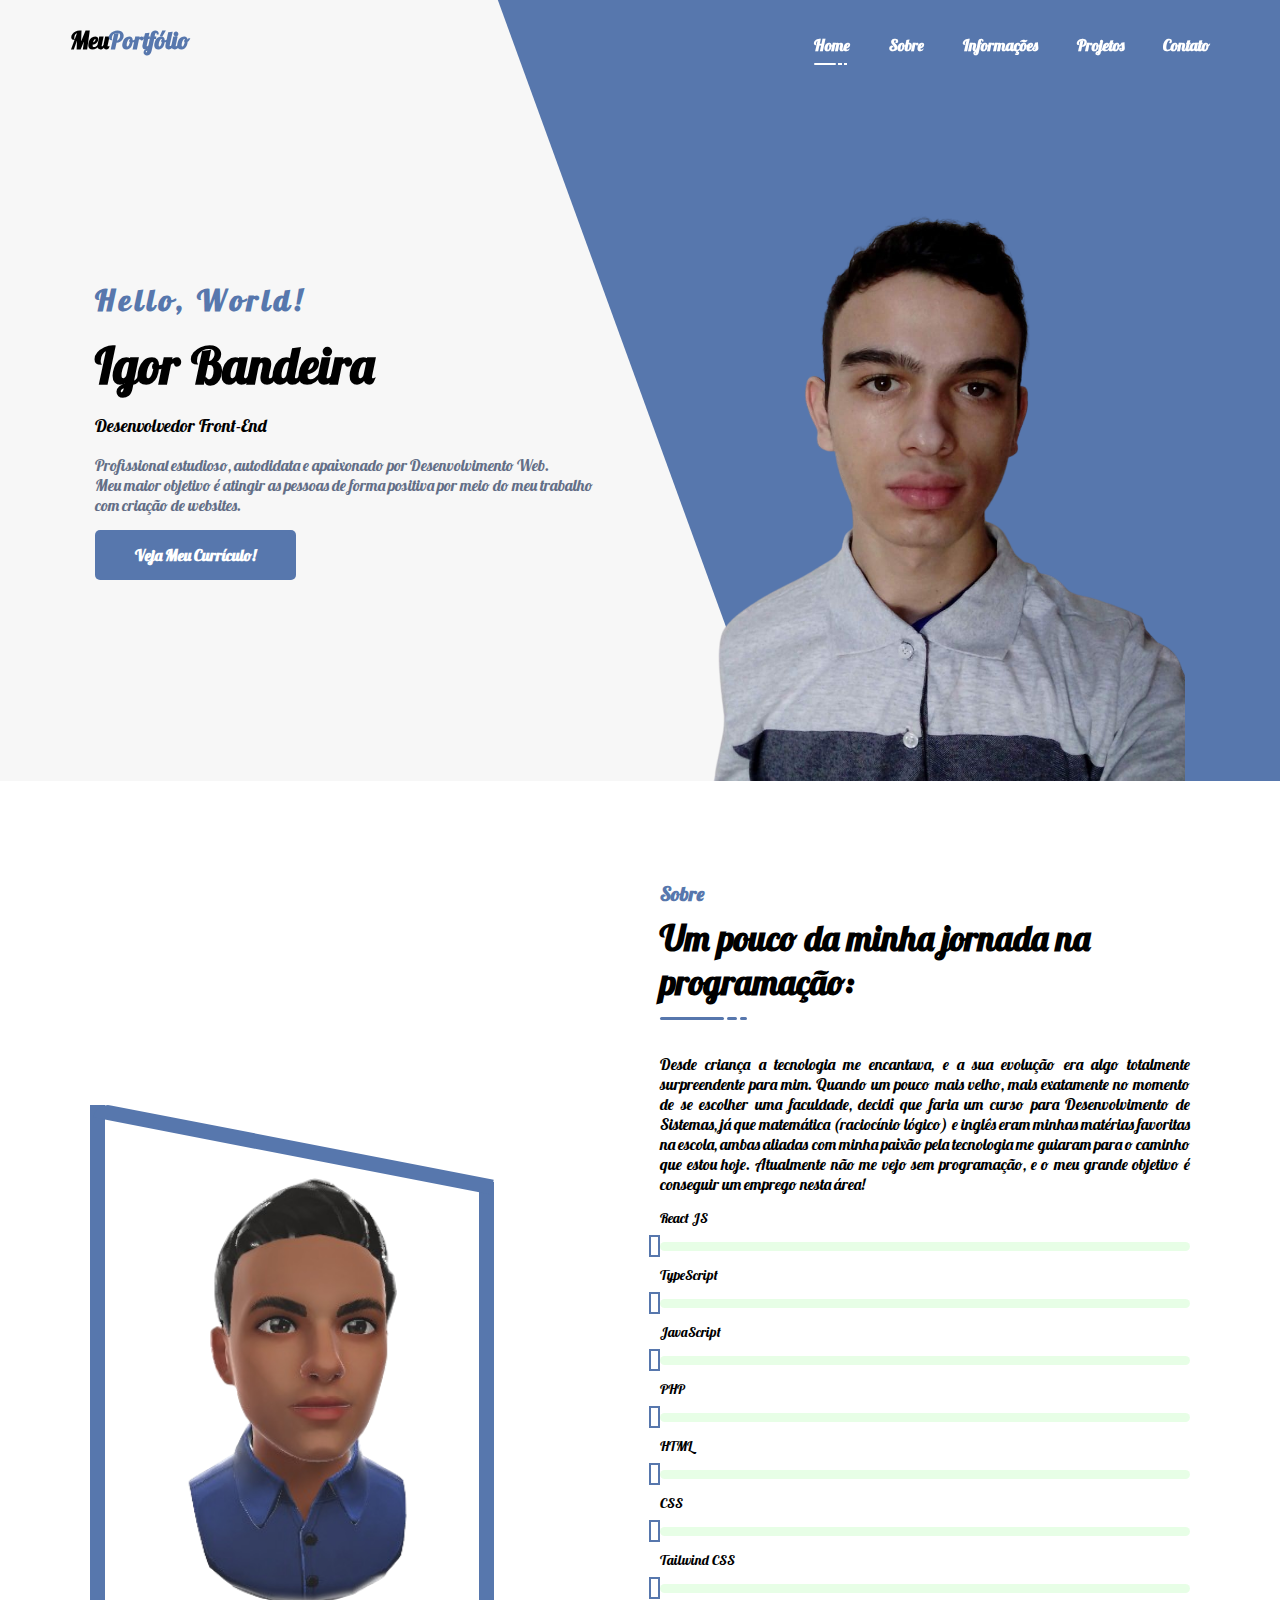
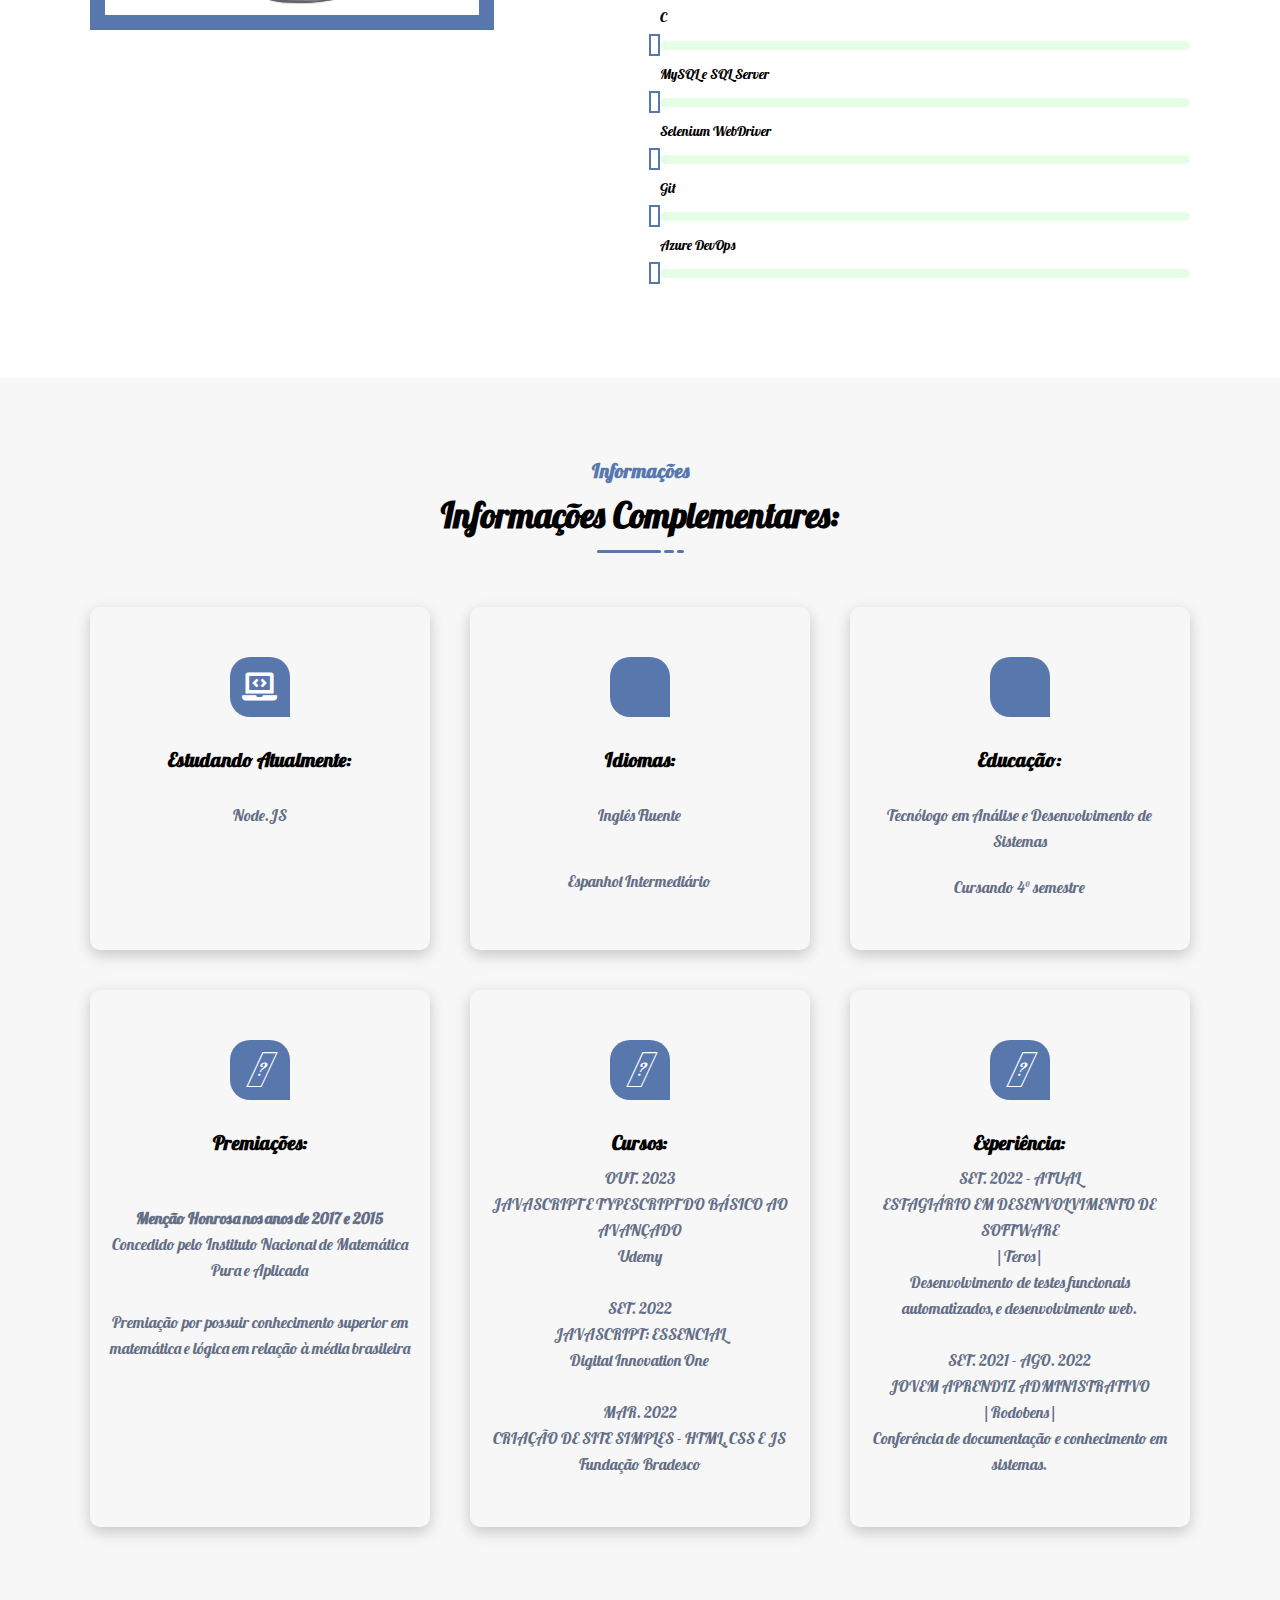
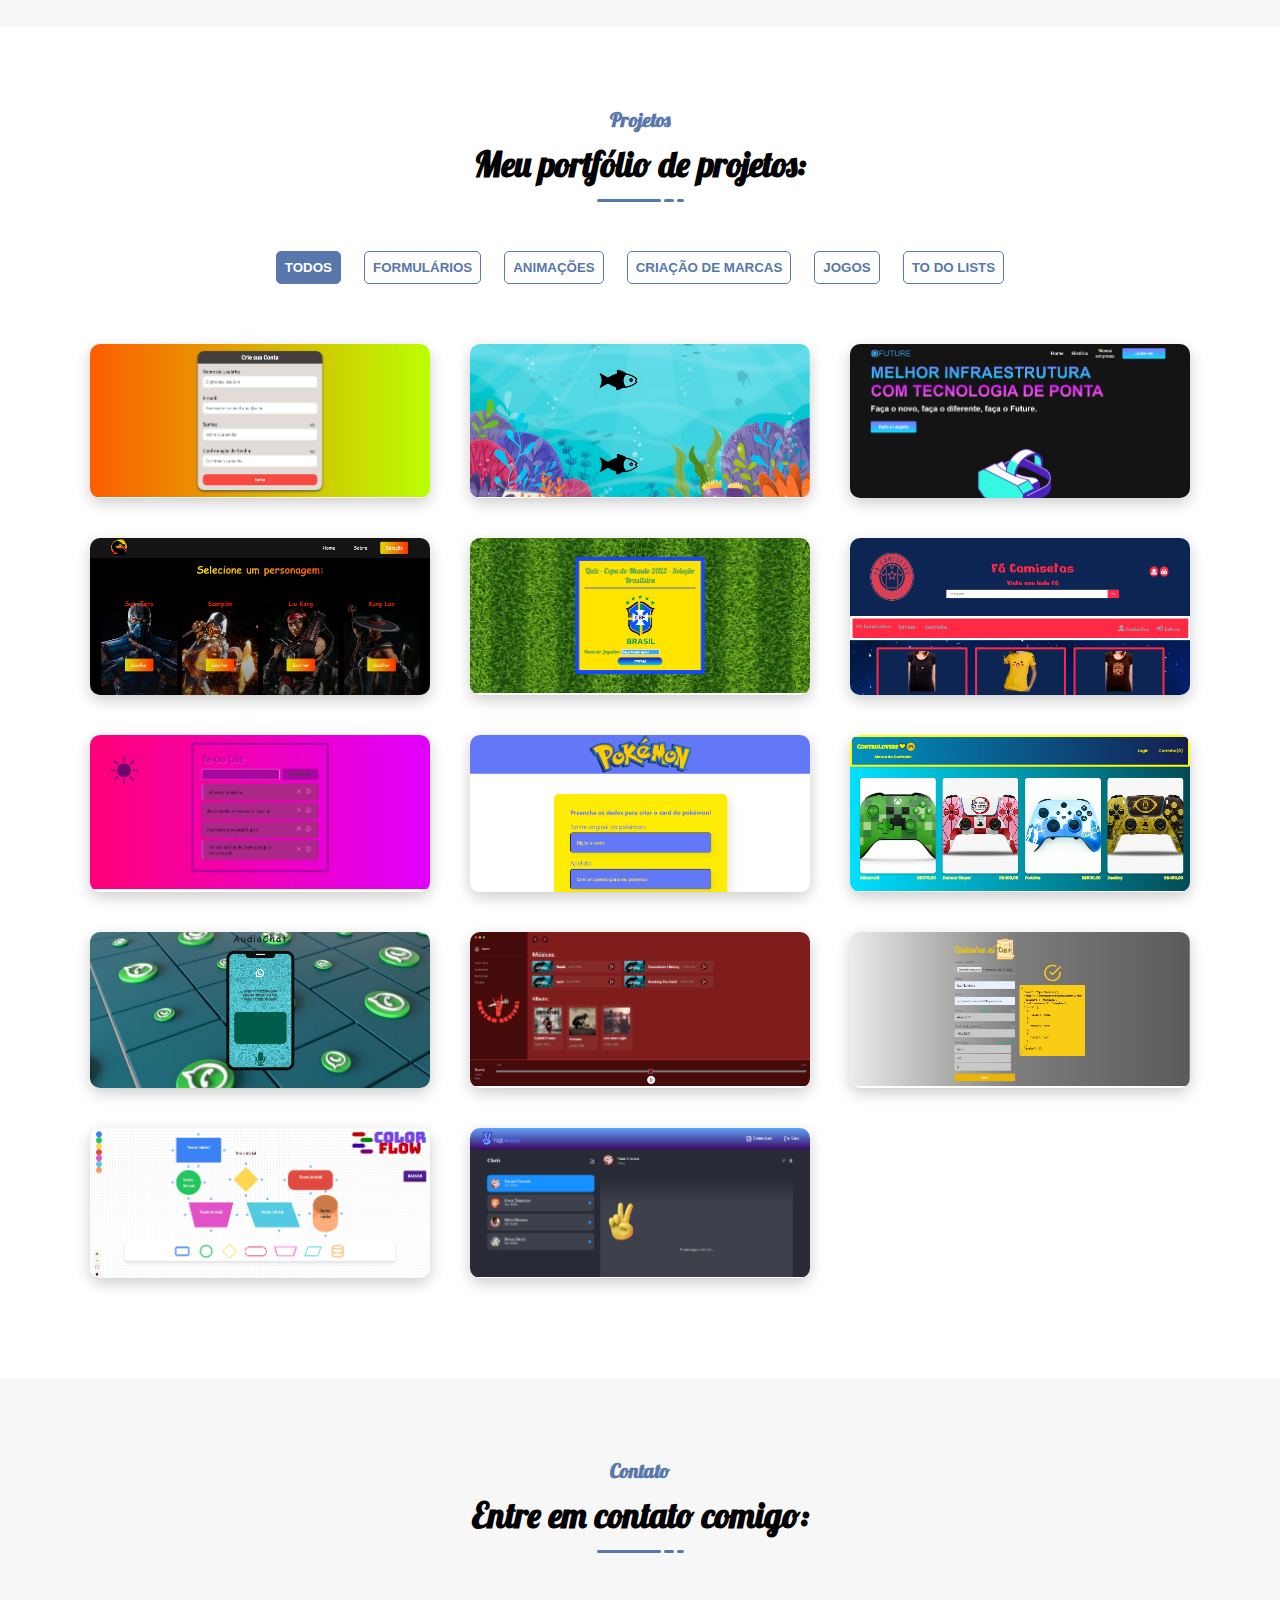
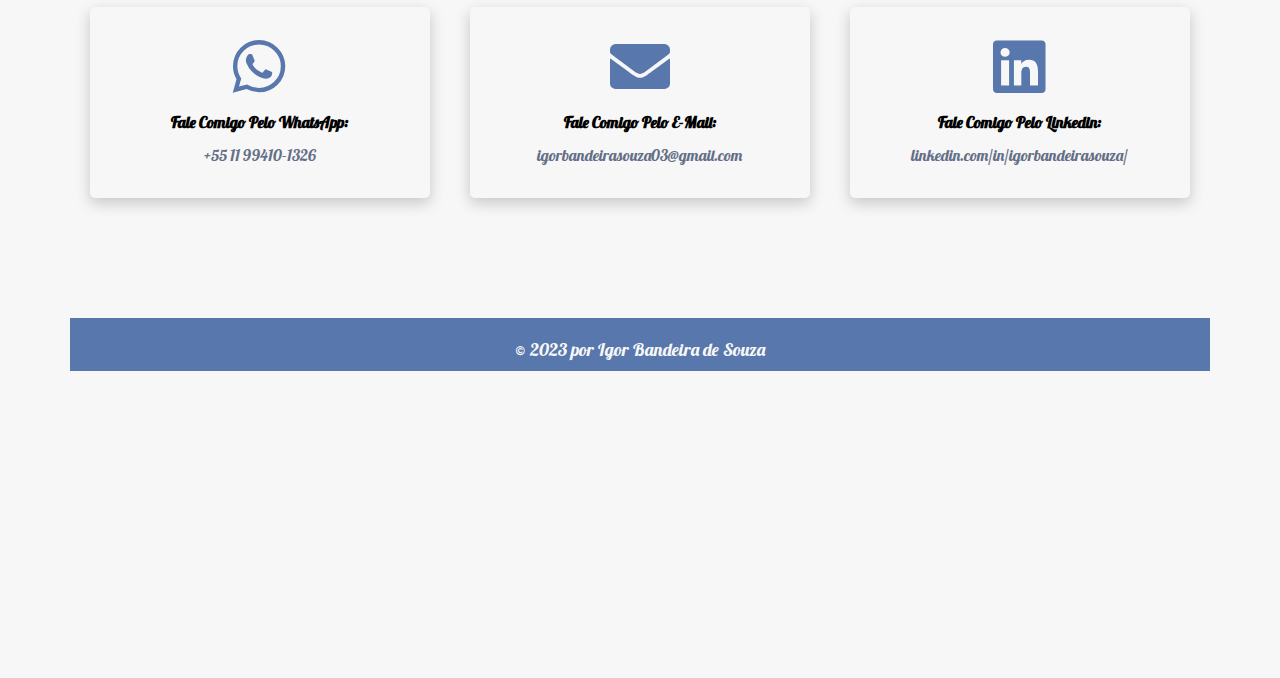
==== index.html @ 29e66ecf "Portfolio" ====
<!DOCTYPE html>
<html lang="pt-br">
  <head>
    <meta charset="UTF-8" />
    <meta http-equiv="X-UA-Compatible" content="IE=edge" />
    <meta name="viewport" content="width=device-width, initial-scale=1.0" />
    <link rel="icon" type="image/png" sizes="16x16" href="images/favicon-32x32.png">
   <title>Meu Portfólio</title>
    <link
      rel="stylesheet"
      href="https://cdnjs.cloudflare.com/ajax/libs/font-awesome/5.15.4/css/all.min.css"
    />
    <link rel="stylesheet" href="./style.css" />
  </head>
  <body>
    <!--===== Navbar Start =====-->
    <nav class="navbar">
      <div class="container">
        <div class="row justify-content-between">
          <div class="logo">
            <a href="index.html">Meu<span>Portfólio</span></a>
          </div>
          <div class="links">
            <ul class="menu">
              <li class="nav-item">
                <a href="#home" class="nav-link active">Home <span></span></a>
              </li>
              <li class="nav-item">
                <a href="#about" class="nav-link">Sobre <span></span></a>
              </li>
              <li class="nav-item">
                <a href="#information" class="nav-link">Informações <span></span></a>
              </li>
              <li class="nav-item">
                <a href="#portfolio" class="nav-link">Projetos <span></span></a>
              </li>
              <li class="nav-item">
                <a href="#contact" class="nav-link">Contato <span></span></a>
              </li>
            </ul>
          </div>
          <div class="menu-btn">
            <i class="fas fa-bars"></i>
          </div>
        </div>
      </div>
    </nav>
    <!--===== Home Section Start =====-->
    <section class="home-section" id="home">
      <ul class="header-social">
        <!--===== Header Social =====-->
        <li>
          <a href="https://github.com/IgorBandeira" target="_blank"><i class="fab fa-github"></i></a>
        </li>
        <li>
          <a href="http://linkedin.com/in/igorbandeirasouza/" target="_blank"><i class="fab fa-linkedin"></i></a>
        </li>
        <li>
          <a href="https://wa.me/5511994101326" target="_blank"><i class="fab fa-whatsapp"></i></a>
        </li>
        <li>
          <a href="mailto:igorbandeirasouza03@gmail.com"  target="_blank"><i class="fa-solid fa-envelope"></i></fa-solid></a>
        </li>
      </ul>
      <div class="container">
        <div class="row align-items-center">
          <div class="home-text">
            <h4>Hello, World!</h4>
            <h1>Igor Bandeira</h1>
            <span>Desenvolvedor Front-End</span>
            <p>
              Profissional estudioso, autodidata e apaixonado por
              Desenvolvimento Web.
              <br />
              Meu maior objetivo é atingir as pessoas de forma positiva por meio
              do meu trabalho com criação de websites.
            </p>
            <a
              href="images/portfolio/Currículo Igor Bandeira.pdf"
              target="_blank"
              class="btn btn-1"
              >Veja meu currículo!</a
            >
          </div>
          <div class="home-image">
            <div class="img-box">
              <img src="images/Profile.png" alt="" />
            </div>
          </div>
        </div>
      </div>
      <div class="header-hero-shape"></div>
      <!--===== Hero Shape =====-->
    </section>
    <!--===== Home Section End =====-->
    <!--===== About Section Start =====-->
    <section class="about-section section-padding" id="about">
      <div class="container">
        <div class="row align-items-center justify-content-center">
          <div class="about-image">
            <div class="img-box">
              <img src="images/Animated.png" alt="" />
              <div class="about-shape"></div>
            </div>
          </div>
          <div class="about-content">
            <div class="section-title">
              <h5 class="sub-title">Sobre</h5>
              <h3 class="main-title">
                Um pouco da minha jornada na programação:
              </h3>
              <ul class="line">
                <li></li>
                <li></li>
                <li></li>
              </ul>
            </div>
            <!--===== Section Title =====-->
            <p>
              Desde criança a tecnologia me encantava, e a sua evolução era algo totalmente surpreendente para mim.
              Quando um pouco mais velho, mais exatamente no momento de se escolher uma faculdade, decidi que faria um curso
              para Desenvolvimento de Sistemas, já que matemática (raciocínio lógico) e inglês eram minhas matérias favoritas na escola, 
              ambas aliadas com minha paixão pela tecnologia me guiaram para o caminho que estou hoje.
              Atualmente não me vejo sem programação, e o meu grande objetivo é conseguir um emprego nesta área!
            </p>
            <div class="about-skills">

            <div class="skill-item">
              <div class="skill-header">
                <h6 class="skill-title">React JS</h6>
                <div class="skill-percentage">
                </div>
              </div>
              <div class="skill-bar">
                <div class="bar-inner">
                  <div class="bar progress-line" data-progress="75%"></div>
                </div>
              </div>
            </div>
            <!--===== Skill Item =====-->
            <div class="skill-item">
              <div class="skill-header">
                <h6 class="skill-title">TypeScript</h6>
                <div class="skill-percentage">
                </div>
              </div>
              <div class="skill-bar">
                <div class="bar-inner">
                  <div class="bar progress-line" data-progress="65%"></div>
                </div>
              </div>
            </div>
              <!--===== Skill Item =====-->
              <div class="skill-item">
                <div class="skill-header">
                  <h6 class="skill-title">JavaScript</h6>
                  <div class="skill-percentage">
                  </div>
                </div>
                <div class="skill-bar">
                  <div class="bar-inner">
                    <div class="bar progress-line" data-progress="80%"></div>
                  </div>
                </div>
              </div>
              <!--===== Skill Item =====-->
              <div class="skill-item">
                <div class="skill-header">
                  <h6 class="skill-title">PHP</h6>
                  <div class="skill-percentage">
                  </div>
                </div>
                <div class="skill-bar">
                  <div class="bar-inner">
                    <div class="bar progress-line" data-progress="60%"></div>
                  </div>
                </div>
              </div>
            <!--===== Skill Item =====-->
              <div class="skill-item">
                <div class="skill-header">
                  <h6 class="skill-title">HTML</h6>
                  <div class="skill-percentage">
                  </div>
                </div>
                <div class="skill-bar">
                  <div class="bar-inner">
                    <div class="bar progress-line" data-progress="80%"></div>
                  </div>
                </div>
              </div>
              <!--===== Skill Item =====-->
              <div class="skill-item">
                <div class="skill-header">
                  <h6 class="skill-title">CSS</h6>
                  <div class="skill-percentage">
                  </div>
                </div>
                <div class="skill-bar">
                  <div class="bar-inner">
                    <div class="bar progress-line" data-progress="80%"></div>
                  </div>
                </div>
              </div>
              <!--===== Skill Item =====-->
              <div class="skill-item">
                <div class="skill-header">
                  <h6 class="skill-title">Tailwind CSS</h6>
                  <div class="skill-percentage">
                  </div>
                </div>
                <div class="skill-bar">
                  <div class="bar-inner">
                    <div class="bar progress-line" data-progress="70%"></div>
                  </div>
                </div>
              </div>
              <!--===== Skill Item =====-->
              <div class="skill-item">
                <div class="skill-header">
                  <h6 class="skill-title">C</h6>
                  <div class="skill-percentage">
                  </div>
                </div>
                <div class="skill-bar">
                  <div class="bar-inner">
                    <div class="bar progress-line" data-progress="75%"></div>
                  </div>
                </div>
              </div>
              <!--===== Skill Item =====-->
              <div class="skill-item">
                <div class="skill-header">
                  <h6 class="skill-title">MySQL e SQL Server</h6>
                  <div class="skill-percentage">
                  </div>
                </div>
                <div class="skill-bar">
                  <div class="bar-inner">
                    <div class="bar progress-line" data-progress="75%"></div>
                  </div>
                </div>
              </div>
              <!--===== Skill Item =====-->
              <div class="skill-item">
                <div class="skill-header">
                  <h6 class="skill-title">Selenium WebDriver</h6>
                  <div class="skill-percentage">
                  </div>
                </div>
                <div class="skill-bar">
                  <div class="bar-inner">
                    <div class="bar progress-line" data-progress="75%"></div>
                  </div>
                </div>
              </div>
              <!--===== Skill Item =====-->
              <div class="skill-item">
                <div class="skill-header">
                  <h6 class="skill-title">Git</h6>
                  <div class="skill-percentage">
                  </div>
                </div>
                <div class="skill-bar">
                  <div class="bar-inner">
                    <div class="bar progress-line" data-progress="85%"></div>
                  </div>
                </div>
              </div>
              <!--===== Skill Item =====-->
              <div class="skill-item">
                <div class="skill-header">
                  <h6 class="skill-title">Azure DevOps</h6>
                  <div class="skill-percentage">
                  </div>
                </div>
                <div class="skill-bar">
                  <div class="bar-inner">
                    <div class="bar progress-line" data-progress="70%"></div>
                  </div>
                </div>
              </div>
              <!--===== Skill Item =====-->
            </div>
          </div>
        </div>
      </div>
    </section>
    <!--===== About Section End =====-->
    <!--===== Services Section Start =====-->
    <section class="service-section section-padding" id="information">
      <div class="container">
        <div class="row">
          <div class="section-title text-align">
            <h5 class="sub-title">Informações</h5>
            <h3 class="main-title">Informações Complementares:</h3>
            <ul class="line">
              <li></li>
              <li></li>
              <li></li>
            </ul>
          </div>
        </div>
        <div class="row">
          <!--===== Service Item Start =====-->
          <div class="service-item">
            <div class="service-item-inner">
              <div class="icon">
                <i class="fas fa-laptop-code"></i>
              </div>
              <h3>Estudando atualmente:</h3>
          <img
            src="https://brasilcloud.com.br/wp-content/uploads/2017/07/nodejs.png"
            alt="" style="height: 50px"
          />
          <p>
           Node.JS
          </p>
            </div>
          </div>
          <!--===== Service Item End =====-->
          <!--===== Service Item Start =====-->
          <div class="service-item">
            <div class="service-item-inner">
              <div class="icon">
                <i class="fa-solid fa-earth-europe"></i></fa-solid>
              </div>
              <h3>Idiomas:</h3>
                <img
                src="https://s.w.org/images/core/emoji/13.0.1/svg/1f1fa-1f1f8.svg"
                alt="" style="height: 20px"
              />
              <p>
              Inglês Fluente
              </p>
              <br>
              <img
              src="https://images.emojiterra.com/twitter/v14.0/512px/1f1ea-1f1f8.png"
              alt="" style="height: 20px"
            />
            <p>
             Espanhol Intermediário
            </p>
            </div>
          </div>
          <!--===== Service Item End =====-->
          <!--===== Service Item Start =====-->
          <div class="service-item">
            <div class="service-item-inner">
              <div class="icon">
                <i class="fa-solid fa-building-columns"></i>
              </div>
              <h3>Educação:</h3>
             <a href="http://gru.ifsp.edu.br/" target="_blank"><img
              src="https://gru.ifsp.edu.br/images/logos/Guarulhos-02.jpg"
              alt="" style="height: 80px"
              /></a>
            <p>
            Tecnólogo em Análise e Desenvolvimento de Sistemas
            </p>
            <br>
            <p>
              Cursando 4° semestre
            </p>
            </div>
          </div>
          <!--===== Service Item End =====-->
          <!--===== Service Item Start =====-->
          <div class="service-item">
            <div class="service-item-inner">
              <div class="icon">
                <i class="fa-solid fa-award"></i>
              </div>
              <h3>Premiações:</h3>
              <a href="http://www.obmep.org.br/" target="_blank"><img
              src="https://www.infoescola.com/wp-content/uploads/2017/02/OBMEP-2017.jpg"
              alt="" style="height: 80px"
              /></a>
            <br>
            <br>
              <p>
                <strong>Menção Honrosa nos anos de 2017 e 2015</strong>
                <br>
                Concedido pelo Instituto Nacional de Matemática Pura e Aplicada
                <br>
                <br>
                Premiação por possuir conhecimento superior em
                matemática e lógica em relação à média brasileira
              </p>
            </div>
          </div>
          <!--===== Service Item End =====-->
          <!--===== Service Item Start =====-->
          <div class="service-item">
            <div class="service-item-inner">
              <div class="icon">
                <i class="fa-solid fa-book-open"></i>
              </div>
              <h3>Cursos:</h3>
              <p>
                OUT. 2023
                <br>
                JAVASCRIPT E TYPESCRIPT DO BÁSICO AO AVANÇADO
                <br>
                Udemy
                <br>
                <br>
                SET. 2022
                <br>
                JAVASCRIPT:  ESSENCIAL
                <br>
                Digital Innovation One
                <br>
                <br>
                MAR. 2022
                <br>
                CRIAÇÃO DE SITE SIMPLES - HTML, CSS E JS
                <br>
                Fundação Bradesco
              </p>
            </div>
          </div>
          <!--===== Service Item End =====-->
          <!--===== Service Item Start =====-->
          <div class="service-item">
            <div class="service-item-inner">
              <div class="icon">
                <i class="fa-solid fa-suitcase"></i>
              </div>
              <h3>Experiência:</h3>
              <p>
                SET. 2022 - ATUAL
                <br>
                ESTAGIÁRIO EM DESENVOLVIMENTO DE SOFTWARE
                <br>
                |Teros|
                <br>
                Desenvolvimento de testes funcionais automatizados, e desenvolvimento web.
                <br>
                <br>
                SET. 2021 - AGO. 2022
                <br>
                JOVEM APRENDIZ ADMINISTRATIVO
                <br>
                |Rodobens|
                <br>
                Conferência de documentação e conhecimento em
                sistemas.
              </p>
            </div>
          </div>
          <!--===== Service Item End =====-->
        </div>
      </div>
    </section>
    <!--===== Services Section End =====-->
    <!--===== Portfolio Section Start =====-->
    <section class="portfolio section-padding" id="portfolio">
      <div class="container">
        <div class="row">
          <div class="section-title text-align">
            <h5 class="sub-title">Projetos</h5>
            <h3 class="main-title">Meu portfólio de projetos:</h3>
            <ul class="line">
              <li></li>
              <li></li>
              <li></li>
            </ul>
          </div>
          <!--===== Section Title =====-->
        </div>
        <div class="row">
          <div class="portfolio-filter">
            <button type="button" class="active" data-filter="all">Todos</button>
            <button type="button" data-filter="form">Formulários</button>
            <button type="button" data-filter="animation">Animações</button>
            <button type="button" data-filter="brands">Criação de Marcas</button>
            <button type="button" data-filter="games">Jogos</button>
            <button type="button" data-filter="todolists">To Do Lists</button>
          </div>
        </div>
        <div class="row">
          <!--===== portfolio-item start =====-->
          <div class="portfolio-item" data-category="form">
            <div class="portfolio-item-inner">
              <div class="portfolio-img">
                <img src="images/portfolio/Form.png" alt="" />
              </div>
              <div class="portfolio-info">
                <a href="https://igorbandeira.github.io/Formulario-Interativo/" target="_blank"> <h4>Formulário Interativo</h4></a>
                <div class="icon">
                  <i class="fa fa-search"></i>
                </div>
              </div>
            </div>
          </div>
          <!--===== portfolio-item end =====-->
          <!--===== portfolio-item start =====-->
          <div class="portfolio-item" data-category="animation">
            <div class="portfolio-item-inner">
              <div class="portfolio-img">
                <img src="images/portfolio/Fish-animation.png" alt="" />
              </div>
              <div class="portfolio-info">
                <a href="https://igorbandeira.github.io/Fish-Animation/" target="_blank"> <h4>Fish-Animation</h4></a>
                <div class="icon">
                  <i class="fa fa-search"></i>
                </div>
              </div>
            </div>
          </div>
          <!--===== portfolio-item end =====-->
          <!--===== portfolio-item start =====-->
          <div class="portfolio-item" data-category="brands">
            <div class="portfolio-item-inner">
              <div class="portfolio-img">
                <img src="images/portfolio/Website-Future.png" alt="" />
              </div>
              <div class="portfolio-info">
                <a href="https://igorbandeira.github.io/ResponsiveWebsite-Future/index.html" target="_blank"> <h4>Website-FUTURE</h4></a>
                <div class="icon">
                  <i class="fa fa-search"></i>
                </div>
              </div>
            </div>
          </div>  
          <!--===== portfolio-item end =====-->
          <!--===== portfolio-item start =====-->
          <div class="portfolio-item" data-category="games">
            <div class="portfolio-item-inner">
              <div class="portfolio-img">
                <img src="images/portfolio/SmoothScrolling.png" alt="" />
              </div>
              <div class="portfolio-info">
                <a href="https://igorbandeira.github.io/Scroll-Website-MK/" target="_blank"> <h4>Scroll-Website-MK</h4></a>
                <div class="icon">
                  <i class="fa fa-search"></i>
                </div>
              </div>
            </div>
          </div>
          <!--===== portfolio-item end =====-->
          <!--===== portfolio-item start =====-->
          <div class="portfolio-item" data-category="games">
            <div class="portfolio-item-inner">
              <div class="portfolio-img">
                <img src="images/portfolio/Quiz_Copa.png" alt="" />
              </div>
              <div class="portfolio-info">
                <a href="https://copamundo2022.000webhostapp.com" target="_blank"> <h4>Quiz Copa do Mundo de 2022</h4></a>
                <div class="icon">
                  <i class="fa fa-search"></i>
                </div>
              </div>
            </div>
          </div>
          <!--===== portfolio-item end =====-->
          <!--===== portfolio-item start =====-->
          <div class="portfolio-item" data-category="brands">
            <div class="portfolio-item-inner">
              <div class="portfolio-img">
                <img src="images/portfolio/Loja - Fã Camisetas.png" alt="" />
              </div>
              <div class="portfolio-info">
                <a href="https://fa-camisetas10.000webhostapp.com" target="_blank"> <h4>Loja - Fã Camisetas</h4></a>
                <div class="icon">
                  <i class="fa fa-search"></i>
                </div>
              </div>
            </div>
          </div>
          <!--===== portfolio-item end =====-->
          <!--===== portfolio-item start =====-->
          <div class="portfolio-item" data-category="todolists">
            <div class="portfolio-item-inner">
              <div class="portfolio-img">
                <img src="images/portfolio/To Do List purple.png" alt="" />
              </div>
              <div class="portfolio-info">
                <a href="https://todolist-purple.vercel.app" target="_blank"> <h4>To Do List purple</h4></a>
              <div class="icon">
                <i class="fa fa-search"></i>
              </div>
            </div>
          </div>
        </div>
           <!--===== portfolio-item end =====-->
          <!--===== portfolio-item start =====-->
          <div class="portfolio-item" data-category="games">
            <div class="portfolio-item-inner">
              <div class="portfolio-img">
                <img src="images/portfolio/PokéRegistro.png" alt="" />
              </div>
              <div class="portfolio-info">
                <a href="https://poke-registro.vercel.app" target="_blank"> <h4>PokéRegistro</h4></a>
              <div class="icon">
                <i class="fa fa-search"></i>
              </div>
            </div>
          </div>
        </div>
           <!--===== portfolio-item end =====-->
              <!--===== portfolio-item start =====-->
          <div class="portfolio-item" data-category="brands">
            <div class="portfolio-item-inner">
              <div class="portfolio-img">
                <img src="images/portfolio/ControLovers.png" alt="" />
              </div>
              <div class="portfolio-info">
                <a href="https://controlovers.netlify.app/" target="_blank"> <h4>ControLovers</h4></a>
              <div class="icon">
                <i class="fa fa-search"></i>
              </div>
            </div>
          </div>
        </div>
           <!--===== portfolio-item end =====-->
           <!--===== portfolio-item start =====-->
          <div class="portfolio-item" data-category="brands">
            <div class="portfolio-item-inner">
              <div class="portfolio-img">
                <img src="images/portfolio/AudioChat.png" alt="" />
              </div>
              <div class="portfolio-info">
                <a href="https://audiochat-whatsapp.vercel.app/" target="_blank"> <h4>AudioChat</h4></a>
              <div class="icon">
                <i class="fa fa-search"></i>
              </div>
            </div>
          </div>
        </div>
        <!--===== portfolio-item start =====-->
        <div class="portfolio-item" data-category="brands">
          <div class="portfolio-item-inner">
            <div class="portfolio-img">
              <img src="images/portfolio/Rhythm Revival.png" alt="" />
            </div>
            <div class="portfolio-info">
              <a href="https://rhythmrevival.vercel.app/" target="_blank"> <h4>Rhythm Revival</h4></a>
            <div class="icon">
              <i class="fa fa-search"></i>
            </div>
          </div>
        </div>
      </div>
        <!--===== portfolio-item start =====-->
        <div class="portfolio-item" data-category="form">
          <div class="portfolio-item-inner">
            <div class="portfolio-img">
              <img src="images/portfolio/CadastraAiDev.png" alt="" />
            </div>
            <div class="portfolio-info">
              <a href="https://cadastra-ai-dev.vercel.app" target="_blank"> <h4>Cadastra Aí Dev</h4></a>
            <div class="icon">
              <i class="fa fa-search"></i>
            </div>
          </div>
        </div>
      </div>
      <!--===== portfolio-item start =====-->
      <div class="portfolio-item" data-category="brands">
        <div class="portfolio-item-inner">
          <div class="portfolio-img">
            <img src="images/portfolio/ColorFlow.png" alt="" />
          </div>
          <div class="portfolio-info">
            <a href="https://colorflow.vercel.app" target="_blank"> <h4>ColorFlow</h4></a>
          <div class="icon">
            <i class="fa fa-search"></i>
          </div>
        </div>
      </div>
      </div>
      <!--===== portfolio-item start =====-->
      <div class="portfolio-item" data-category="brands">
        <div class="portfolio-item-inner">
          <div class="portfolio-img">
            <img src="images/portfolio/TalkBuddies.png" alt="" />
          </div>
          <div class="portfolio-info">
            <a href="https://talkbuddies.vercel.app" target="_blank"> <h4>Talk Buddies</h4></a>
           <div class="icon">
            <i class="fa fa-search"></i>
           </div>
          </div>
         </div>
        </div>
      <!--===== portfolio-item end =====-->
        </div>
      </div>
    </div>
   </div>
  </div>
  </section>
    <!--===== Portfolio Section End =====-->
    <!--===== Contact Section Start =====-->
    <section class="contact-section section-padding" id="contact">
      <div class="container">
        <div class="row">
          <div class="section-title text-align">
            <h5 class="sub-title">Contato</h5>
            <h3 class="main-title">Entre em contato comigo:</h3>
            <ul class="line">
              <li></li>
              <li></li>
              <li></li>
            </ul>
          </div>
          <!--===== Section Title =====-->
        </div>
        <div class="row">
          <!--===== contact item start =====-->
          <div class="contact-item">
            <div class="contact-item-inner">
              <a href="https://wa.me/5511994101326" target="_blank"><i class="fab fa-whatsapp" style="font-size: 60px"></i></a>
              <span>Fale comigo pelo WhatsApp:</span>
              <p>+55 11 99410-1326</p>
            </div>
          </div>
          <!--===== contact item end =====-->
          <!--===== contact item start =====-->
          <div class="contact-item">
            <div class="contact-item-inner">
              <a href="mailto:igorbandeirasouza03@gmail.com"  target="_blank"> <i class="fas fa-envelope" style="font-size: 60px"></i></a>
              <span>Fale comigo pelo E-mail:</span>
              <p>igorbandeirasouza03@gmail.com</p>
            </div>
          </div>
          <!--===== contact item end =====-->
          <!--===== contact item start =====-->
          <div class="contact-item">
            <div class="contact-item-inner">
              <a href="http://linkedin.com/in/igorbandeirasouza/" target="_blank"><i class="fab fa-linkedin" style="font-size: 60px"></i></a>
              <span>Fale comigo pelo Linkedin:</span>
              <p>linkedin.com/in/igorbandeirasouza/</p>
            </div>
          </div>
        </div>
    <!--===== contact item end =====-->
    <!--===== Footer Section Start =====-->
    <footer class="footer">
      <div class="container">
        <div class="row justify-content-center">
          <p class="copyright-text">&copy; 2023 por Igor Bandeira de Souza</p>
        </div>
      </div>
    </footer>
    <!--===== Footer Section End =====-->
          <!--===== Lightbox Start =====-->
          <div class="lightbox">
            <div class="lightbox-content">
                <div class="lightbox-close">&times;</div>
                <img src="/images/portfolio/Form.png" onclick="nextItem()" class="lightbox-img" alt="">
                <div class="lightbox-caption">
                    <div class="caption-text"></div>
                    <div class="caption-counter"></div>
                </div>
            </div>
            <div class="lightbox-controls">
                <div class="prev-item" onclick="prevItem()"><i class="fa fa-angle-left"></i></div>
                <div class="next-item" onclick="nextItem()"><i class="fa fa-angle-right"></i></div>
            </div>
        </div>
        <!--===== Lightbox End =====-->
    <script src="main.js"></script>
    <script
    src="https://kit.fontawesome.com/f77927e0e6.js"
    crossorigin="anonymous"
  ></script>
  </body>
</html>
---- style.css ----
@import url("https://fonts.googleapis.com/css2?family=Lobster&family=Signika+Negative&display=swap");
html {
  scroll-behavior: smooth;
}
:root {
  --main-color: #5777ad;
  --shadow-black-100: 0 5px 15px rgba(0, 0, 0, 0.2);
  --black-900: #000;
  --black-400: #646f87;
  --black-100: #f7f7f7;
  --white: #fff;
  --black-alpha-100: rgba(0, 0, 0, 0.05);
}
body {
  font-family: "Lobster", cursive;
  font-size: 16px;
  font-weight: normal;
  overflow-x: hidden;
  background-color: var(--white);
}
* {
  margin: 0;
  padding: 0;
  box-sizing: border-box;
  text-decoration: none;
}
ul {
  list-style: none;
}
img {
  vertical-align: middle;
}
.container {
  max-width: 1140px;
  margin: auto;
}
.row {
  display: flex;
  flex-wrap: wrap;
}
.justify-content-center {
  justify-content: center;
}
.justify-content-between {
  justify-content: space-between;
}
.align-items-center {
  align-items: center;
}
.btn-1 {
  background-color: var(--main-color);
  padding: 15px 40px;
  border: none;
  color: var(--white);
  border-radius: 5px;
  font-size: 16px;
  text-transform: capitalize;
  font-weight: 600;
  transition: all 0.3s ease-out;
}
.btn-1:hover {
  color: var(--white);
  background-color: rgba(0, 167, 142, 0.7);
}
.btn-2 {
  background-color: var(--white);
  padding: 15px 40px;
  border: none;
  color: var(--main-color);
  border-radius: 5px;
  font-size: 16px;
  text-transform: capitalize;
  font-weight: 600;
  border: 1px solid var(--main-color);
  transition: all 0.3s ease-out;
}
.btn-2:hover {
  color: var(--white);
  background-color: var(--main-color);
  border: none;
}
.section-padding {
  padding: 80px 0;
}
.text-align {
  text-align: center;
}
.section-title {
  flex: 0 0 100%;
  max-width: 100%;
  margin-bottom: 30px;
}
.section-title .sub-title {
  font-size: 20px;
  font-weight: 600;
  color: var(--main-color);
}
.section-title .main-title {
  font-size: 35px;
  font-weight: 600;
  margin-top: 10px;
}
.section-title .line {
  padding-top: 0px;
}
.section-title .line li {
  display: inline-block;
  background-color: var(--main-color);
  border-radius: 50px;
  height: 3px;
}
.section-title .line li:nth-of-type(1) {
  width: 64px;
}
.section-title .line li:nth-of-type(2) {
  width: 10px;
}
.section-title .line li:nth-of-type(3) {
  width: 7px;
}

/*===== Navbar =====*/
.navbar {
  position: fixed;
  z-index: 999;
  width: 100%;
  padding: 25px;
  transition: all 0.5s ease;
}
.navbar.sticky {
  padding: 12px 25px;
  background-color: var(--white);
  box-shadow: var(--shadow-black-100);
}
.navbar .logo a {
  font-size: 24px;
  color: var(--black-900);
  font-weight: 600;
  text-transform: capitalize;
}
.navbar .logo a span {
  color: var(--main-color);
}
.navbar .menu .nav-item {
  display: inline-block;
  position: relative;
  margin-left: 36px;
}
.navbar .menu .nav-item .nav-link {
  color: var(--white);
  font-size: 16px;
  font-weight: 600;
  display: block;
  text-transform: capitalize;
  padding: 10px 0;
}
.navbar.sticky .menu .nav-item .nav-link {
  color: var(--main-color);
}
.navbar .nav-item .nav-link span {
  width: 0;
  height: 2px;
  background-color: var(--white);
  position: absolute;
  left: 0;
  bottom: 0;
  border-radius: 50px;
  opacity: 0;
  visibility: hidden;
  transition: all 0.3s ease-out 0s;
}
.navbar .nav-item .nav-link span::before {
  position: absolute;
  content: "";
  width: 0;
  height: 2px;
  background-color: var(--white);
  left: 110%;
}
.navbar .nav-item .nav-link span::after {
  position: absolute;
  content: "";
  width: 0;
  height: 2px;
  background-color: var(--white);
  left: 140%;
}
.navbar.sticky .nav-item a span,
.navbar.sticky .nav-item a span::before,
.navbar.sticky .nav-item a span::after {
  background-color: var(--main-color);
}
.navbar .nav-item > .nav-link.active span,
.navbar .nav-item:hover > .nav-link span {
  opacity: 1;
  visibility: visible;
  width: 60%;
}
.navbar .nav-item > .nav-link.active span::before,
.navbar .nav-item:hover > .nav-link span::before {
  width: 20%;
}
.navbar .nav-item > .nav-link.active span::after,
.navbar .nav-item:hover > .nav-link span::after {
  width: 15%;
}
.menu-btn {
  background-color: var(--main-color);
  height: 34px;
  width: 44px;
  box-shadow: var(--shadow-black-100);
  padding: 0;
  border-radius: 5px;
  line-height: 34px;
  text-align: center;
  color: var(--white);
  font-size: 17px;
  display: none;
}
.navbar.sticky .menu-btn {
  color: var(--main-color);
  background-color: var(--white);
}

/*===== Home =====*/
.home-section {
  position: relative;
  background-color: var(--black-100);
  z-index: 1;
  overflow-x: hidden;
  padding-top: 80px;
}
.header-social {
  position: absolute;
  top: 55%;
  left: 50px;
  transform: translateY(-53%);
  border: 2px solid #5777ad;
  border-radius: 50px;
}
.header-social li a {
  font-size: 18px;
  display: block;
  text-align: center;
  padding: 20px 15px;
  color: rgba(100, 111, 135, 0.58);
  transition: all 0.3s ease-out 0s;
}
.header-social li a:hover {
  color: var(--main-color);
}
.home-section .home-text,
.home-section .home-image {
  flex: 0 0 50%;
  max-width: 50%;
  padding: 0 25px;
}
.home-section .home-text h4 {
  font-size: 30px;
  font-weight: 600;
  letter-spacing: 4px;
  color: var(--main-color);
}
.home-section .home-text h1 {
  font-size: 50px;
  font-weight: 700;
  margin-top: 15px;
  color: var(--black-900);
}
.home-section .home-text span {
  font-size: 18px;
  line-height: 28px;
  color: var(--black-900);
  font-weight: 500;
  display: block;
  margin-top: 15px;
}
.home-section .home-text p {
  font-size: 16px;
  color: var(--black-400);
  font-weight: 24px;
  margin-top: 15px;
}
.home-section .home-text .btn {
  display: inline-block;
  margin-top: 15px;
}
.home-section .home-image .img-box img {
  position: relative;
  width: 100%;
  z-index: 789;
}
.header-hero-shape {
  position: absolute;
  top: 0;
  right: 0;
  width: 50%;
  height: 100%;
}
.header-hero-shape::before {
  position: absolute;
  content: "";
  width: 1000%;
  height: 100%;
  background-color: var(--main-color);
  transform: skewX(20deg);
  top: 0;
  left: 0;
}

/*===== About =====*/
.about-section .about-image,
.about-section .about-content {
  flex: 0 0 50%;
  max-width: 50%;
  padding: 20px;
}
.about-section .about-image .img-box {
  position: relative;
}
.about-section .about-image .img-box img {
  max-width: 100%;
  width: 100%;
  z-index: 8;
}
.about-section .about-image .img-box .about-shape {
  width: 404px;
  height: 525px;
  border-left: 15px solid var(--main-color);
  border-bottom: 15px solid var(--main-color);
  position: absolute;
  bottom: 0;
  left: 0;
  z-index: -1;
}
.about-section .about-image .img-box .about-shape::before {
  position: absolute;
  content: "";
  width: 15px;
  height: 85%;
  background-color: var(--main-color);
  bottom: 0;
  right: 0;
}
.about-section .about-image .img-box .about-shape::after {
  position: absolute;
  content: "";
  width: 104%;
  height: 15px;
  background-color: var(--main-color);
  top: 36px;
  right: -2px;
  transform: rotate(11deg);
  border-top-left-radius: 20px;
}
.about-section .about-content p {
  text-align: justify;
}
.skill-item .skill-header {
  position: relative;
}
.skill-item .skill-header .skill-title {
  font-size: 14px;
  font-weight: 500;
  margin-top: 15px;
}
.skill-item .skill-header .skill-percentage {
  position: absolute;
  top: -3px;
  right: 0;
}
.skill-item .skill-header .skill-percentage p {
  font-size: 14px;
  font-weight: 400;
}
.skill-item .skill-bar {
  margin-top: 15px;
}
.skill-item .skill-bar .bar-inner {
  width: 100%;
  height: 9px;
  border-radius: 5px;
  background-color: rgba(33, 243, 26, 0.11);
  position: relative;
}
.skill-item .skill-bar .bar-inner .progress-line {
  position: absolute;
  top: 0;
  left: 0;
  height: 9px;
  border-radius: 5px;
  background-color: var(--main-color);
  width: 0%;
  transition: all 2s ease-out;
}
.skill-item .skill-bar .bar-inner .progress-line::before {
  position: absolute;
  content: "";
  width: 7px;
  height: 18px;
  background-color: var(--white);
  border: 2px solid var(--main-color);
  top: -7px;
  right: 0;
}

/*===== Services =====*/
.service-section {
  min-height: 100vh;
  background-color: var(--black-100);
}
.service-section .service-item {
  flex: 0 0 33.33%;
  max-width: 33.33%;
  padding: 20px;
  display: flex;
  flex-wrap: wrap;
}
.service-section .service-item-inner {
  box-shadow: var(--shadow-black-100);
  padding: 50px 15px;
  border-radius: 10px;
  width: 100%;
  text-align: center;
  transition: all 0.3s ease;
}
.service-section .service-item-inner:hover {
  background-color: var(--main-color);
}
.service-section .service-item-inner .icon {
  height: 60px;
  width: 60px;
  background-color: var(--main-color);
  margin: 0 auto 30px;
  text-align: center;
  font-size: 28px;
  color: var(--white);
  border-radius: 20px;
  border-bottom-right-radius: 0;
  position: relative;
  z-index: 1;
  transition: all 0.3s ease;
}
.service-section .service-item-inner:hover .icon {
  background-color: var(--white);
  color: var(--main-color);
  font-size: 24px;
}
.service-section .service-item-inner .icon i {
  line-height: 60px;
}
.service-section .service-item-inner h3 {
  font-size: 20px;
  font-weight: 600;
  color: var(--black-900);
  margin: 0 0 10px;
  text-transform: capitalize;
  transition: all 0.3s ease;
}
.service-section .service-item-inner:hover h3 {
  color: var(--white);
}
.service-section .service-item-inner p {
  font-size: 16px;
  color: var(--black-400);
  margin: 0;
  line-height: 26px;
  transition: all 0.3s ease;
}
.service-section .service-item-inner:hover p {
  color: var(--black-100);
}

/*===== Portfolio =====*/
.portfolio .portfolio-filter {
  flex: 0 0 100%;
  max-width: 100%;
  padding: 20px;
  text-align: center;
}
.portfolio .portfolio-filter button {
  text-transform: uppercase;
  margin-top: -20px;
  outline: none;
  border: 1px solid;
  border-color: var(--main-color);
  padding: 8px;
  font-weight: 600;
  border-radius: 5px;
  background-color: var(--white);
  margin-right: 20px;
  color: var(--main-color);
  margin-bottom: 20px;
  transition: all 0.3s ease;
}
.portfolio .portfolio-filter button:last-child {
  margin-right: 0;
}
.portfolio .portfolio-filter button:hover,
.portfolio .portfolio-filter button.active {
  color: var(--white);
  background-color: var(--main-color);
}
.portfolio .portfolio-item {
  flex: 0 0 33.33%;
  max-width: 33.33%;
  padding: 20px;
  display: flex;
  flex-wrap: wrap;
}
.portfolio .portfolio-item.hide {
  display: none;
}
.portfolio .portfolio-item.show {
  display: block;
  animation: showItem 0.5s ease;
}
@keyframes showItem {
  0% {
    transform: scale(0.8);
    opacity: 0;
  }
  100% {
    transform: scale(1);
    opacity: 1;
  }
}
.portfolio .portfolio-item-inner {
  width: 100%;
  overflow: hidden;
  border-radius: 10px;
  box-shadow: var(--shadow-black-100);
  cursor: pointer;
  position: relative;
}
.portfolio .portfolio-item-inner .portfolio-img img {
  width: 100%;
  display: block;
}
.portfolio .portfolio-item .portfolio-info {
  position: absolute;
  left: 0;
  top: 0;
  background-color: rgba(0, 0, 0, 0.8);
  z-index: 1;
  height: 100%;
  width: 100%;
  padding: 30px;
  opacity: 0;
  transition: all 0.3s ease;
}
.portfolio .portfolio-item:hover .portfolio-info {
  opacity: 1;
}
.portfolio .portfolio-item .portfolio-info h4 {
  font-size: 18px;
  font-weight: 700;
  color: var(--main-color);
  text-transform: capitalize;
  transform: translateX(-20px);
  transition: all 0.3s ease;
  opacity: 0;
}
.portfolio .portfolio-item:hover .portfolio-info h4 {
  transform: translateX(0px);
  opacity: 1;
}
.portfolio .portfolio-item .portfolio-info .icon {
  height: 40px;
  width: 40px;
  color: var(--white);
  background-color: var(--main-color);
  text-align: center;
  border-radius: 50%;
  position: absolute;
  right: 30px;
  bottom: 30px;
  transform: translateX(20px);
  transition: all 0.3s ease;
  opacity: 0;
}
.portfolio .portfolio-item:hover .portfolio-info .icon {
  transform: translateX(0px);
  opacity: 1;
}
.portfolio .portfolio-item .portfolio-info .icon .fa {
  line-height: 40px;
}

/*===== Lightbox =====*/
.lightbox {
  position: fixed;
  left: 0;
  top: 0;
  width: 100%;
  height: 100%;
  background-color: rgba(0, 0, 0, 0.6);
  z-index: 1000;
  display: none;
  justify-content: center;
  align-items: center;
  cursor: zoom-out;
  padding: 30px;
}
.lightbox.open {
  display: flex;
}
.lightbox .lightbox-content img {
  height: auto;
  width: auto;
  max-width: 100%;
  max-height: 500px;
  cursor: pointer;
  display: block;
  padding: 40px 0 30px;
}
.lightbox .lightbox-content {
  position: relative;
}
.lightbox.open .lightbox-content {
  animation: lightboxImage 0.5s ease;
}
@keyframes lightboxImage {
  0% {
    transform: scale(0.8);
  }
  100% {
    transform: scale(1);
  }
}
.lightbox .lightbox-content .lightbox-close {
  position: absolute;
  height: 40px;
  width: 40px;
  top: 0;
  right: 0;
  font-size: 32px;
  color: var(--white);
  line-height: 40px;
  text-align: right;
}
.lightbox .lightbox-content .lightbox-caption {
  position: absolute;
  left: 0;
  bottom: 0;
  width: 100%;
  display: flex;
  justify-content: space-between;
  font-size: 16px;
  color: var(--white);
  font-weight: 400;
  z-index: -1;
}
.lightbox .lightbox-controls .prev-item,
.lightbox .lightbox-controls .next-item {
  position: absolute;
  height: 40px;
  width: 40px;
  background-color: var(--white);
  border-radius: 50%;
  text-align: center;
  cursor: pointer;
  top: 50%;
  margin-top: -20px;
  z-index: 110;
  transition: all 0.3s ease;
}

.lightbox .lightbox-controls .next-item:hover,
.lightbox .lightbox-controls .prev-item:hover {
  transform: scale(1.1);
}
.lightbox .lightbox-controls .next-item:active,
.lightbox .lightbox-controls .prev-item:active {
  transform: scale(1);
}
.lightbox .lightbox-controls .prev-item {
  left: 30px;
}
.lightbox .lightbox-controls .next-item {
  right: 30px;
}
.lightbox .lightbox-controls .next-item .fa,
.lightbox .lightbox-controls .prev-item .fa {
  font-size: 32px;
  line-height: 40px;
}

/*===== Contact =====*/
.contact-section {
  min-height: 100vh;
  background-color: var(--black-100);
}
.contact-section .contact-item {
  flex: 0 0 33.33%;
  max-width: 33.33%;
  padding: 20px;
  display: flex;
  flex-wrap: wrap;
}
.contact-section .contact-item-inner {
  padding: 30px 15px;
  text-align: center;
  box-shadow: var(--shadow-black-100);
  border-radius: 5px;
  width: 100%;
}
.contact-section .contact-item-inner i {
  font-size: 25px;
  color: var(--main-color);
}
.contact-section .contact-item-inner span {
  display: block;
  font-size: 16px;
  font-weight: 600;
  color: var(--black-900);
  margin: 15px 0 10px;
  text-transform: capitalize;
}
.contact-section .contact-item-inner p {
  font-size: 16px;
  color: var(--black-400);
  line-height: 26px;
  margin: 0;
}

/*Footer*/
footer {
  background-color: var(--main-color);
  margin-top: 100px;
  margin-bottom: -50px;
}
footer .copyright-text {
  padding: 10px 0;
  font-size: 18px;
  color: var(--black-100);
  font-weight: 300;
  margin: 10px 0 0;
}
/*Responsive*/
@media (min-width: 1300px) and (max-width: 1399px) {
  .header-social {
    left: 10px;
  }
}
@media (max-width: 1300px) {
  .header-social {
    display: none;
  }
}
@media (max-width: 991px) {
  .navbar .menu {
    position: fixed;
    left: -100%;
    top: 80px;
    flex-direction: column;
    background-color: var(--main-color);
    width: 100%;
    text-align: center;
    transition: all 0.5s ease;
    box-shadow: 0 10px 27px rgba(0, 0, 0, 0.05);
  }
  .navbar .menu.active {
    left: 0;
  }
  .navbar.sticky .menu {
    background-color: var(--white);
    top: 65px;
  }
  .navbar .menu .nav-item {
    display: block;
    margin: 6px 0;
  }
  .navbar.sticky .menu .nav-item .nav-link {
    color: var(--main-color);
  }
  .navbar .nav-item .nav-link span {
    display: none;
  }
  .navbar .menu-btn {
    display: block;
    z-index: 999;
  }
  .header-social {
    display: block;
    left: 90%;
  }
  .header-hero-shape {
    display: none;
  }
  .home-section .home-image,
  .home-section .home-text {
    flex: 0 0 100%;
    max-width: 100%;
  }
  .home-section .home-image {
    display: flex;
    justify-content: center;
  }
  .home-image .img-box {
    margin-top: 30px;
  }
  .about-section .about-image {
    display: none;
  }
  .about-section .about-content {
    flex: 0 0 75%;
    max-width: 75%;
  }
  .about-section .about-content .section-title {
    text-align: center;
  }
  .pricing .pricing-item,
  .portfolio .portfolio-item,
  .service-section .service-item {
    flex: 0 0 50%;
    max-width: 50%;
  }
}
@media (max-width: 767px) {
  .header-social {
    left: 85%;
  }
  .service-section .service-item,
  .portfolio .portfolio-item,
  .pricing .pricing-item,
  .contact-section .contact-item,
  .contact-section .w-50,
  .about-section .about-content {
    flex: 0 0 100%;
    max-width: 100%;
  }
}
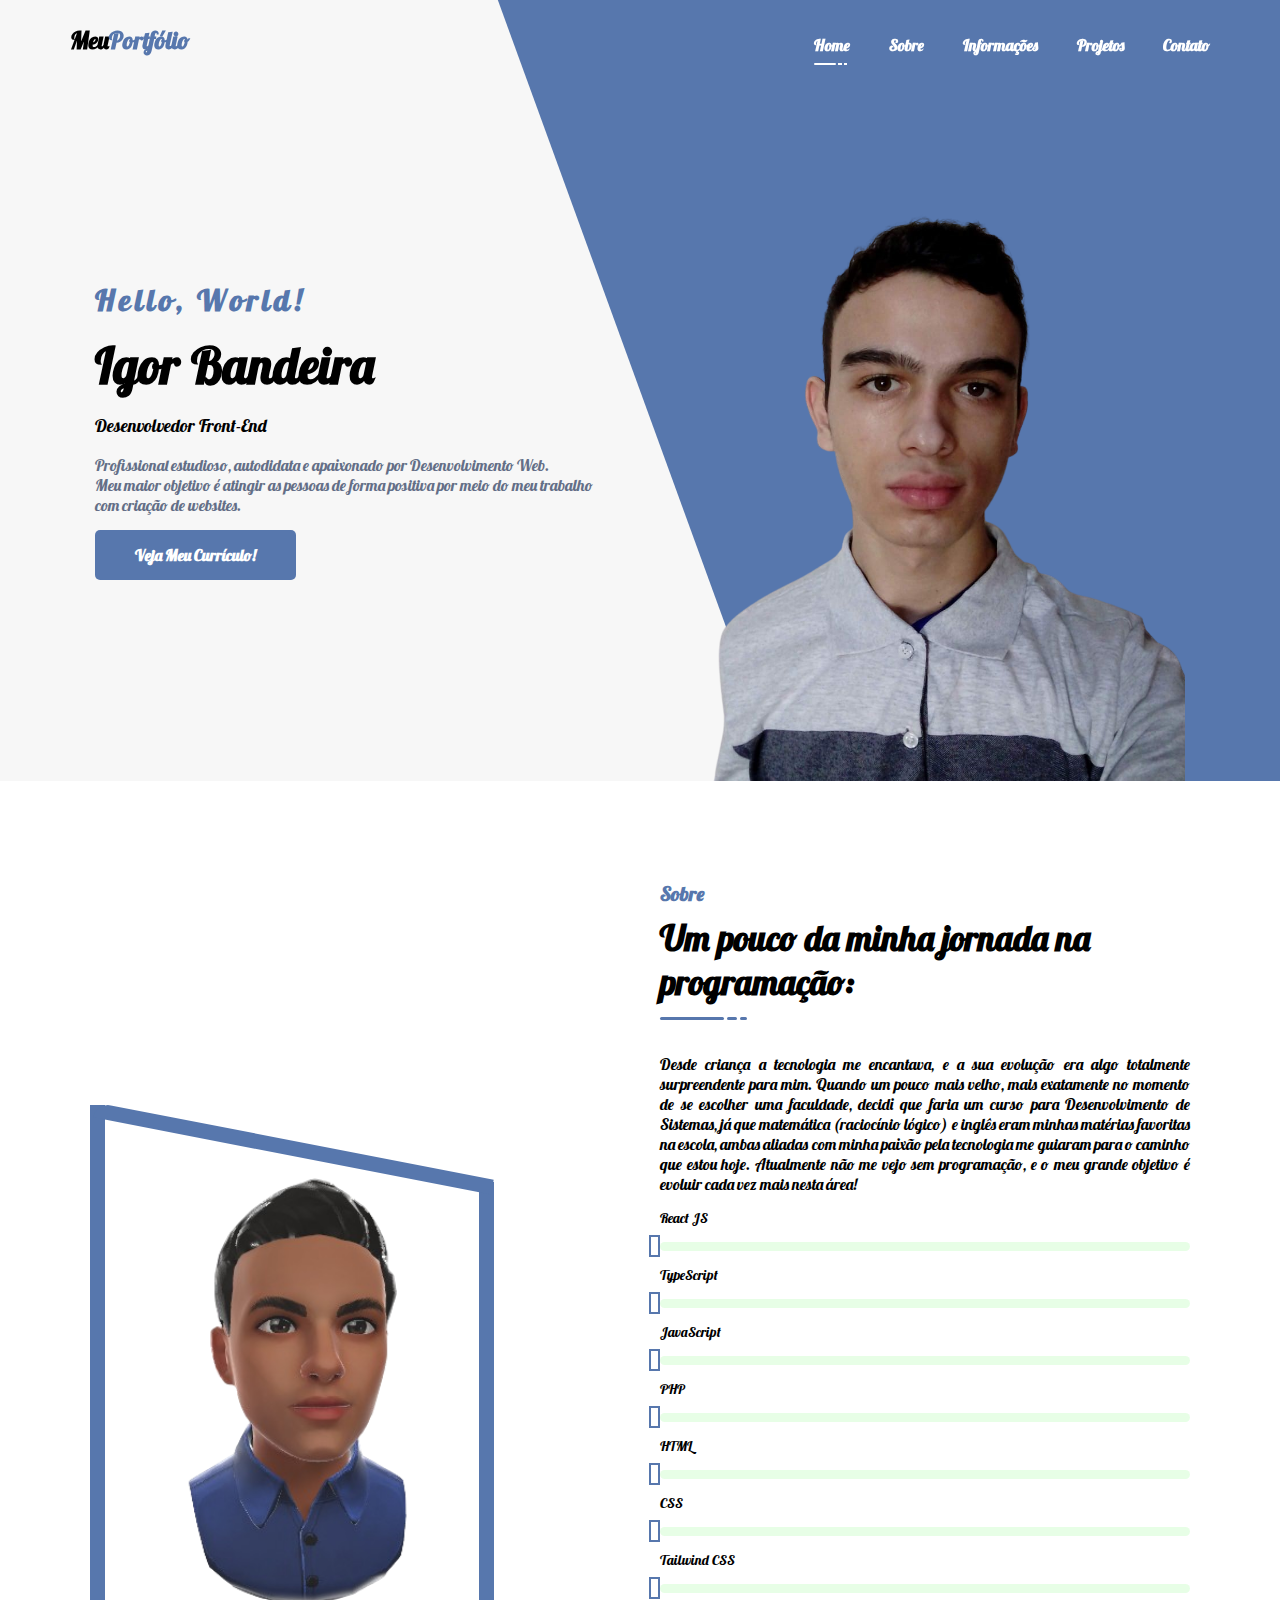
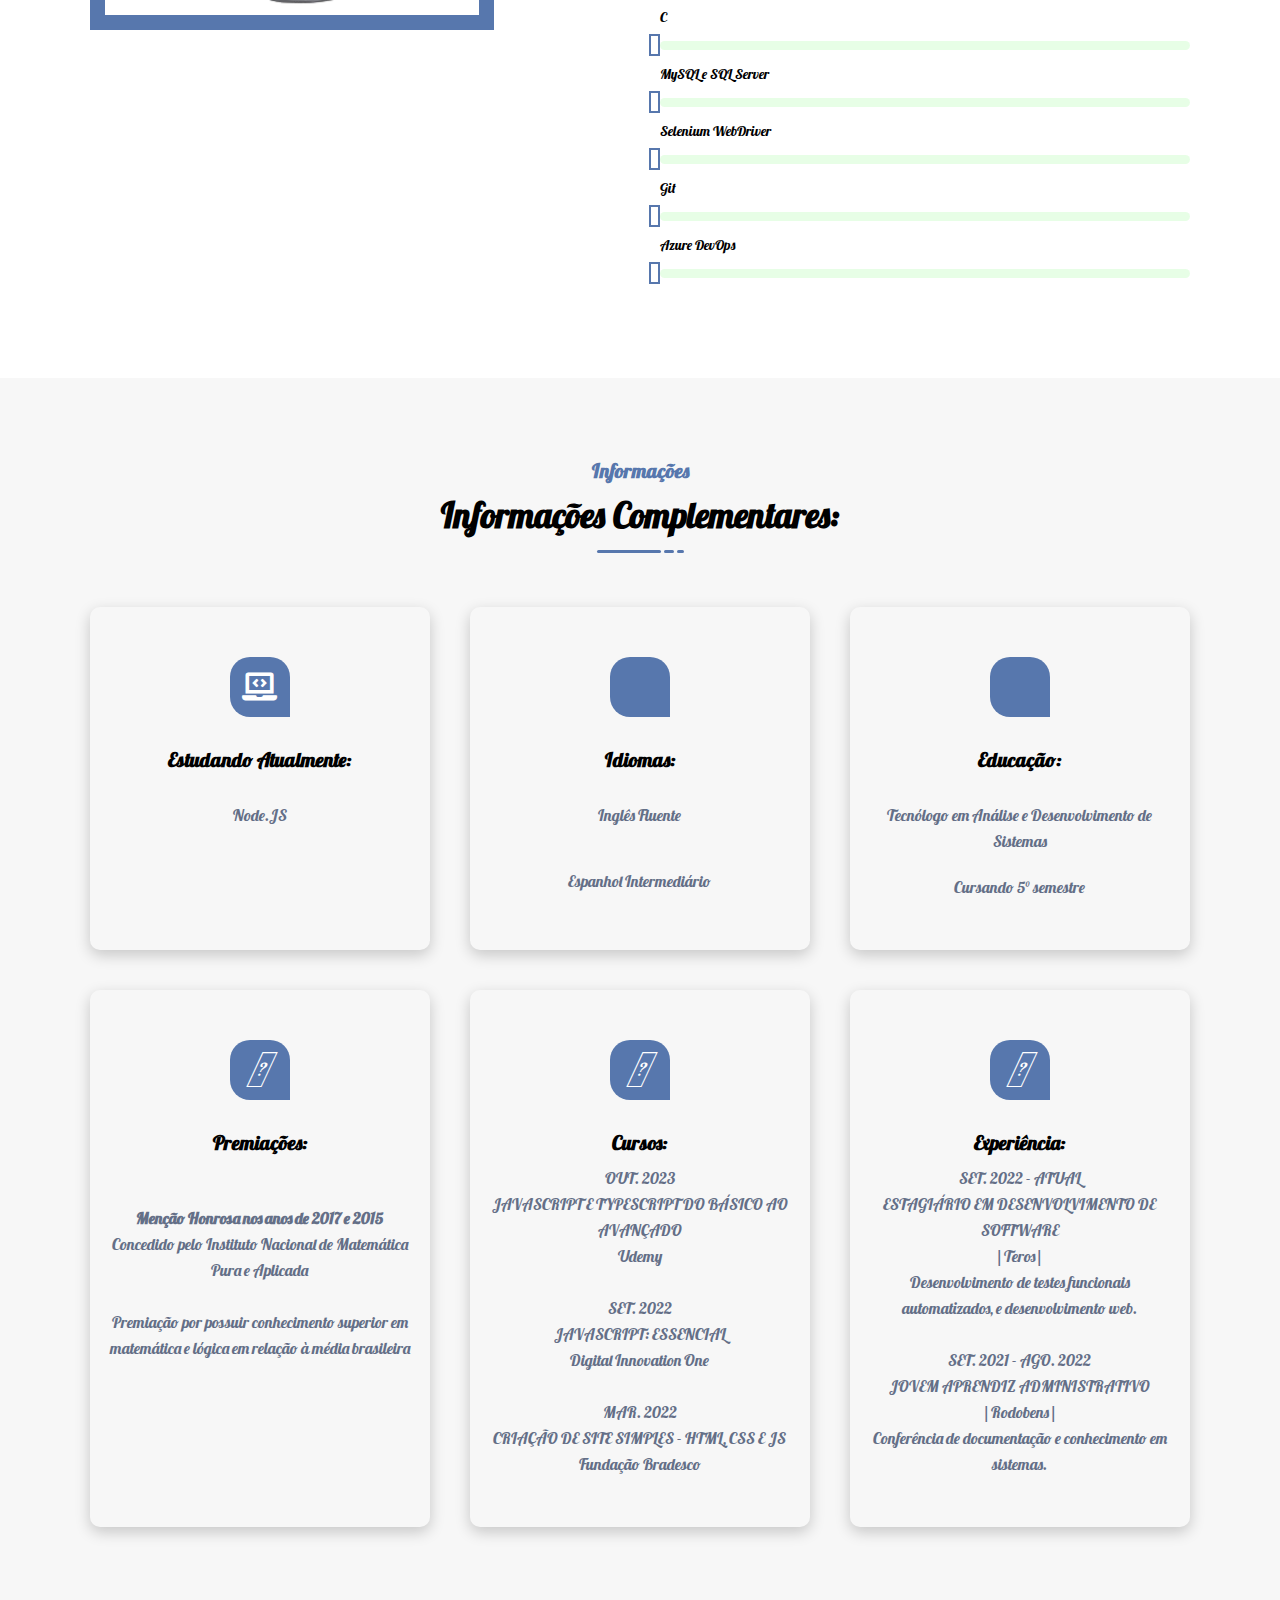
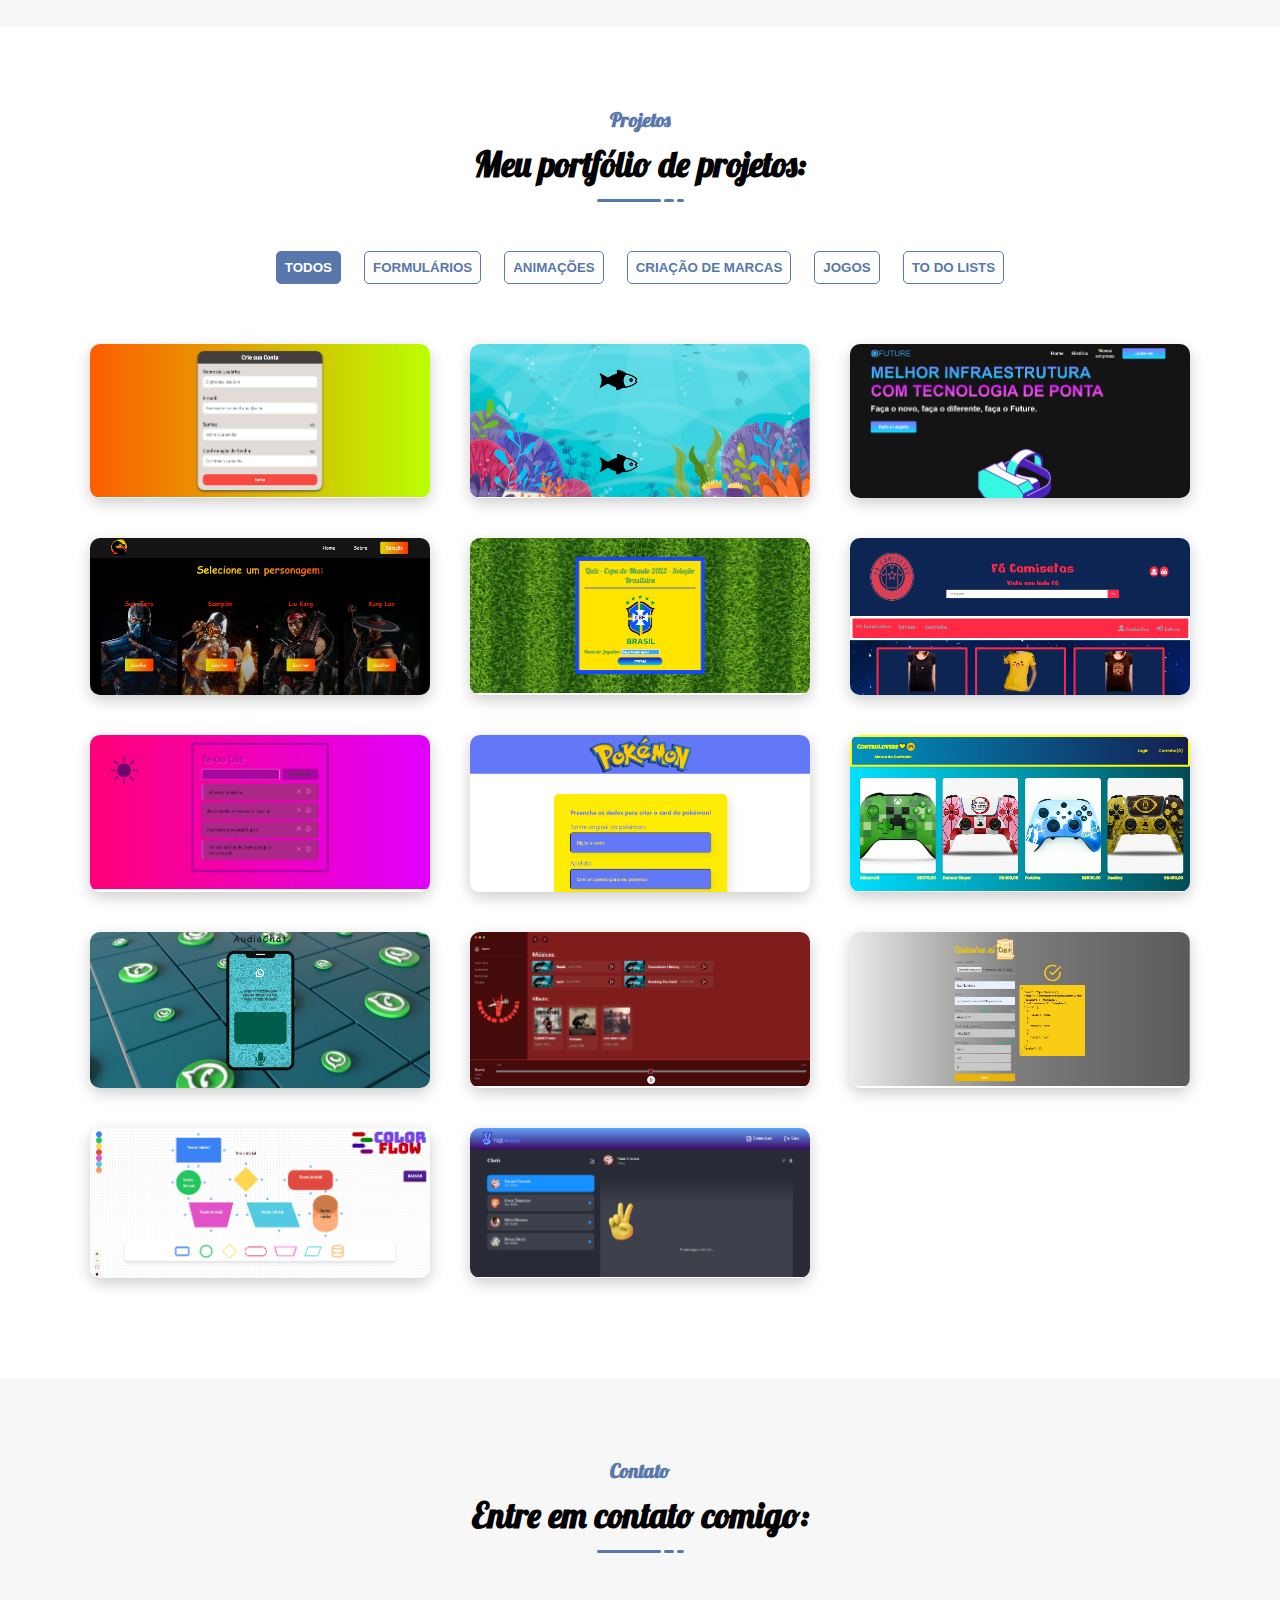
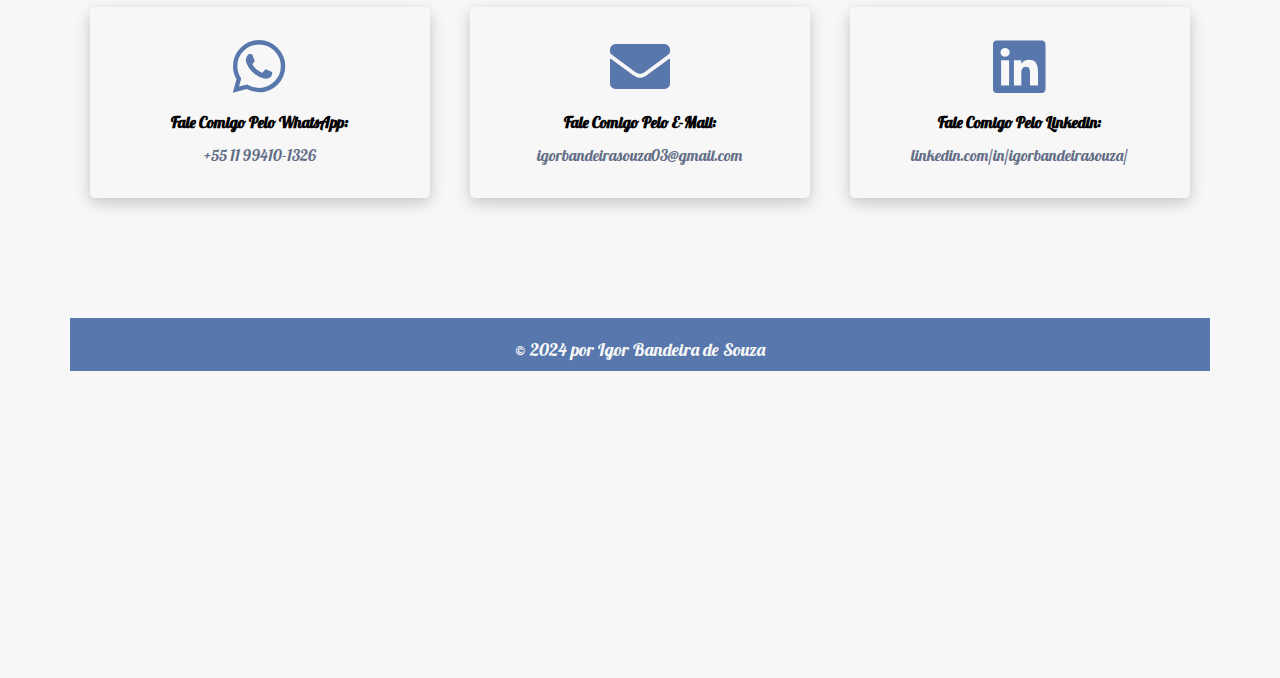
==== commit 177fe610: "Portfolio" ====
--- a/index.html
+++ b/index.html
@@ -4,7 +4,7 @@
     <meta charset="UTF-8" />
     <meta http-equiv="X-UA-Compatible" content="IE=edge" />
     <meta name="viewport" content="width=device-width, initial-scale=1.0" />
-    <link rel="icon" type="image/png" sizes="16x16" href="images/favicon-32x32.png">
+    <link rel="icon" type="image/png" sizes="16x16" href="assets/favicon-32x32.png">
    <title>Meu Portfólio</title>
     <link
       rel="stylesheet"
@@ -76,7 +76,7 @@
               do meu trabalho com criação de websites.
             </p>
             <a
-              href="images/portfolio/Currículo Igor Bandeira.pdf"
+              href="assets/portfolio/Currículo Igor Bandeira.pdf"
               target="_blank"
               class="btn btn-1"
               >Veja meu currículo!</a
@@ -84,7 +84,7 @@
           </div>
           <div class="home-image">
             <div class="img-box">
-              <img src="images/Profile.png" alt="" />
+              <img src="assets/Profile.png" alt="" />
             </div>
           </div>
         </div>
@@ -99,7 +99,7 @@
         <div class="row align-items-center justify-content-center">
           <div class="about-image">
             <div class="img-box">
-              <img src="images/Animated.png" alt="" />
+              <img src="assets/Animated.png" alt="" />
               <div class="about-shape"></div>
             </div>
           </div>
@@ -121,7 +121,7 @@
               Quando um pouco mais velho, mais exatamente no momento de se escolher uma faculdade, decidi que faria um curso
               para Desenvolvimento de Sistemas, já que matemática (raciocínio lógico) e inglês eram minhas matérias favoritas na escola, 
               ambas aliadas com minha paixão pela tecnologia me guiaram para o caminho que estou hoje.
-              Atualmente não me vejo sem programação, e o meu grande objetivo é conseguir um emprego nesta área!
+              Atualmente não me vejo sem programação, e o meu grande objetivo é evoluir cada vez mais nesta área!
             </p>
             <div class="about-skills">
 
@@ -352,7 +352,7 @@
               </div>
               <h3>Educação:</h3>
              <a href="http://gru.ifsp.edu.br/" target="_blank"><img
-              src="https://gru.ifsp.edu.br/images/logos/Guarulhos-02.jpg"
+              src="https://gru.ifsp.edu.br/assets/logos/Guarulhos-02.jpg"
               alt="" style="height: 80px"
               /></a>
             <p>
@@ -360,7 +360,7 @@
             </p>
             <br>
             <p>
-              Cursando 4° semestre
+              Cursando 5° semestre
             </p>
             </div>
           </div>
@@ -484,7 +484,7 @@
           <div class="portfolio-item" data-category="form">
             <div class="portfolio-item-inner">
               <div class="portfolio-img">
-                <img src="images/portfolio/Form.png" alt="" />
+                <img src="assets/portfolio/Form.png" alt="" />
               </div>
               <div class="portfolio-info">
                 <a href="https://igorbandeira.github.io/Formulario-Interativo/" target="_blank"> <h4>Formulário Interativo</h4></a>
@@ -499,7 +499,7 @@
           <div class="portfolio-item" data-category="animation">
             <div class="portfolio-item-inner">
               <div class="portfolio-img">
-                <img src="images/portfolio/Fish-animation.png" alt="" />
+                <img src="assets/portfolio/Fish-animation.png" alt="" />
               </div>
               <div class="portfolio-info">
                 <a href="https://igorbandeira.github.io/Fish-Animation/" target="_blank"> <h4>Fish-Animation</h4></a>
@@ -514,7 +514,7 @@
           <div class="portfolio-item" data-category="brands">
             <div class="portfolio-item-inner">
               <div class="portfolio-img">
-                <img src="images/portfolio/Website-Future.png" alt="" />
+                <img src="assets/portfolio/Website-Future.png" alt="" />
               </div>
               <div class="portfolio-info">
                 <a href="https://igorbandeira.github.io/ResponsiveWebsite-Future/index.html" target="_blank"> <h4>Website-FUTURE</h4></a>
@@ -529,7 +529,7 @@
           <div class="portfolio-item" data-category="games">
             <div class="portfolio-item-inner">
               <div class="portfolio-img">
-                <img src="images/portfolio/SmoothScrolling.png" alt="" />
+                <img src="assets/portfolio/SmoothScrolling.png" alt="" />
               </div>
               <div class="portfolio-info">
                 <a href="https://igorbandeira.github.io/Scroll-Website-MK/" target="_blank"> <h4>Scroll-Website-MK</h4></a>
@@ -544,7 +544,7 @@
           <div class="portfolio-item" data-category="games">
             <div class="portfolio-item-inner">
               <div class="portfolio-img">
-                <img src="images/portfolio/Quiz_Copa.png" alt="" />
+                <img src="assets/portfolio/Quiz_Copa.png" alt="" />
               </div>
               <div class="portfolio-info">
                 <a href="https://copamundo2022.000webhostapp.com" target="_blank"> <h4>Quiz Copa do Mundo de 2022</h4></a>
@@ -559,7 +559,7 @@
           <div class="portfolio-item" data-category="brands">
             <div class="portfolio-item-inner">
               <div class="portfolio-img">
-                <img src="images/portfolio/Loja - Fã Camisetas.png" alt="" />
+                <img src="assets/portfolio/Loja - Fã Camisetas.png" alt="" />
               </div>
               <div class="portfolio-info">
                 <a href="https://fa-camisetas10.000webhostapp.com" target="_blank"> <h4>Loja - Fã Camisetas</h4></a>
@@ -574,7 +574,7 @@
           <div class="portfolio-item" data-category="todolists">
             <div class="portfolio-item-inner">
               <div class="portfolio-img">
-                <img src="images/portfolio/To Do List purple.png" alt="" />
+                <img src="assets/portfolio/To Do List purple.png" alt="" />
               </div>
               <div class="portfolio-info">
                 <a href="https://todolist-purple.vercel.app" target="_blank"> <h4>To Do List purple</h4></a>
@@ -589,7 +589,7 @@
           <div class="portfolio-item" data-category="games">
             <div class="portfolio-item-inner">
               <div class="portfolio-img">
-                <img src="images/portfolio/PokéRegistro.png" alt="" />
+                <img src="assets/portfolio/PokéRegistro.png" alt="" />
               </div>
               <div class="portfolio-info">
                 <a href="https://poke-registro.vercel.app" target="_blank"> <h4>PokéRegistro</h4></a>
@@ -604,7 +604,7 @@
           <div class="portfolio-item" data-category="brands">
             <div class="portfolio-item-inner">
               <div class="portfolio-img">
-                <img src="images/portfolio/ControLovers.png" alt="" />
+                <img src="assets/portfolio/ControLovers.png" alt="" />
               </div>
               <div class="portfolio-info">
                 <a href="https://controlovers.netlify.app/" target="_blank"> <h4>ControLovers</h4></a>
@@ -619,7 +619,7 @@
           <div class="portfolio-item" data-category="brands">
             <div class="portfolio-item-inner">
               <div class="portfolio-img">
-                <img src="images/portfolio/AudioChat.png" alt="" />
+                <img src="assets/portfolio/AudioChat.png" alt="" />
               </div>
               <div class="portfolio-info">
                 <a href="https://audiochat-whatsapp.vercel.app/" target="_blank"> <h4>AudioChat</h4></a>
@@ -633,7 +633,7 @@
         <div class="portfolio-item" data-category="brands">
           <div class="portfolio-item-inner">
             <div class="portfolio-img">
-              <img src="images/portfolio/Rhythm Revival.png" alt="" />
+              <img src="assets/portfolio/Rhythm Revival.png" alt="" />
             </div>
             <div class="portfolio-info">
               <a href="https://rhythmrevival.vercel.app/" target="_blank"> <h4>Rhythm Revival</h4></a>
@@ -647,7 +647,7 @@
         <div class="portfolio-item" data-category="form">
           <div class="portfolio-item-inner">
             <div class="portfolio-img">
-              <img src="images/portfolio/CadastraAiDev.png" alt="" />
+              <img src="assets/portfolio/CadastraAiDev.png" alt="" />
             </div>
             <div class="portfolio-info">
               <a href="https://cadastra-ai-dev.vercel.app" target="_blank"> <h4>Cadastra Aí Dev</h4></a>
@@ -661,7 +661,7 @@
       <div class="portfolio-item" data-category="brands">
         <div class="portfolio-item-inner">
           <div class="portfolio-img">
-            <img src="images/portfolio/ColorFlow.png" alt="" />
+            <img src="assets/portfolio/ColorFlow.png" alt="" />
           </div>
           <div class="portfolio-info">
             <a href="https://colorflow.vercel.app" target="_blank"> <h4>ColorFlow</h4></a>
@@ -675,7 +675,7 @@
       <div class="portfolio-item" data-category="brands">
         <div class="portfolio-item-inner">
           <div class="portfolio-img">
-            <img src="images/portfolio/TalkBuddies.png" alt="" />
+            <img src="assets/portfolio/TalkBuddies.png" alt="" />
           </div>
           <div class="portfolio-info">
             <a href="https://talkbuddies.vercel.app" target="_blank"> <h4>Talk Buddies</h4></a>
@@ -741,7 +741,7 @@
     <footer class="footer">
       <div class="container">
         <div class="row justify-content-center">
-          <p class="copyright-text">&copy; 2023 por Igor Bandeira de Souza</p>
+          <p class="copyright-text">&copy; 2024 por Igor Bandeira de Souza</p>
         </div>
       </div>
     </footer>
@@ -750,7 +750,7 @@
           <div class="lightbox">
             <div class="lightbox-content">
                 <div class="lightbox-close">&times;</div>
-                <img src="/images/portfolio/Form.png" onclick="nextItem()" class="lightbox-img" alt="">
+                <img src="/assets/portfolio/Form.png" onclick="nextItem()" class="lightbox-img" alt="">
                 <div class="lightbox-caption">
                     <div class="caption-text"></div>
                     <div class="caption-counter"></div>
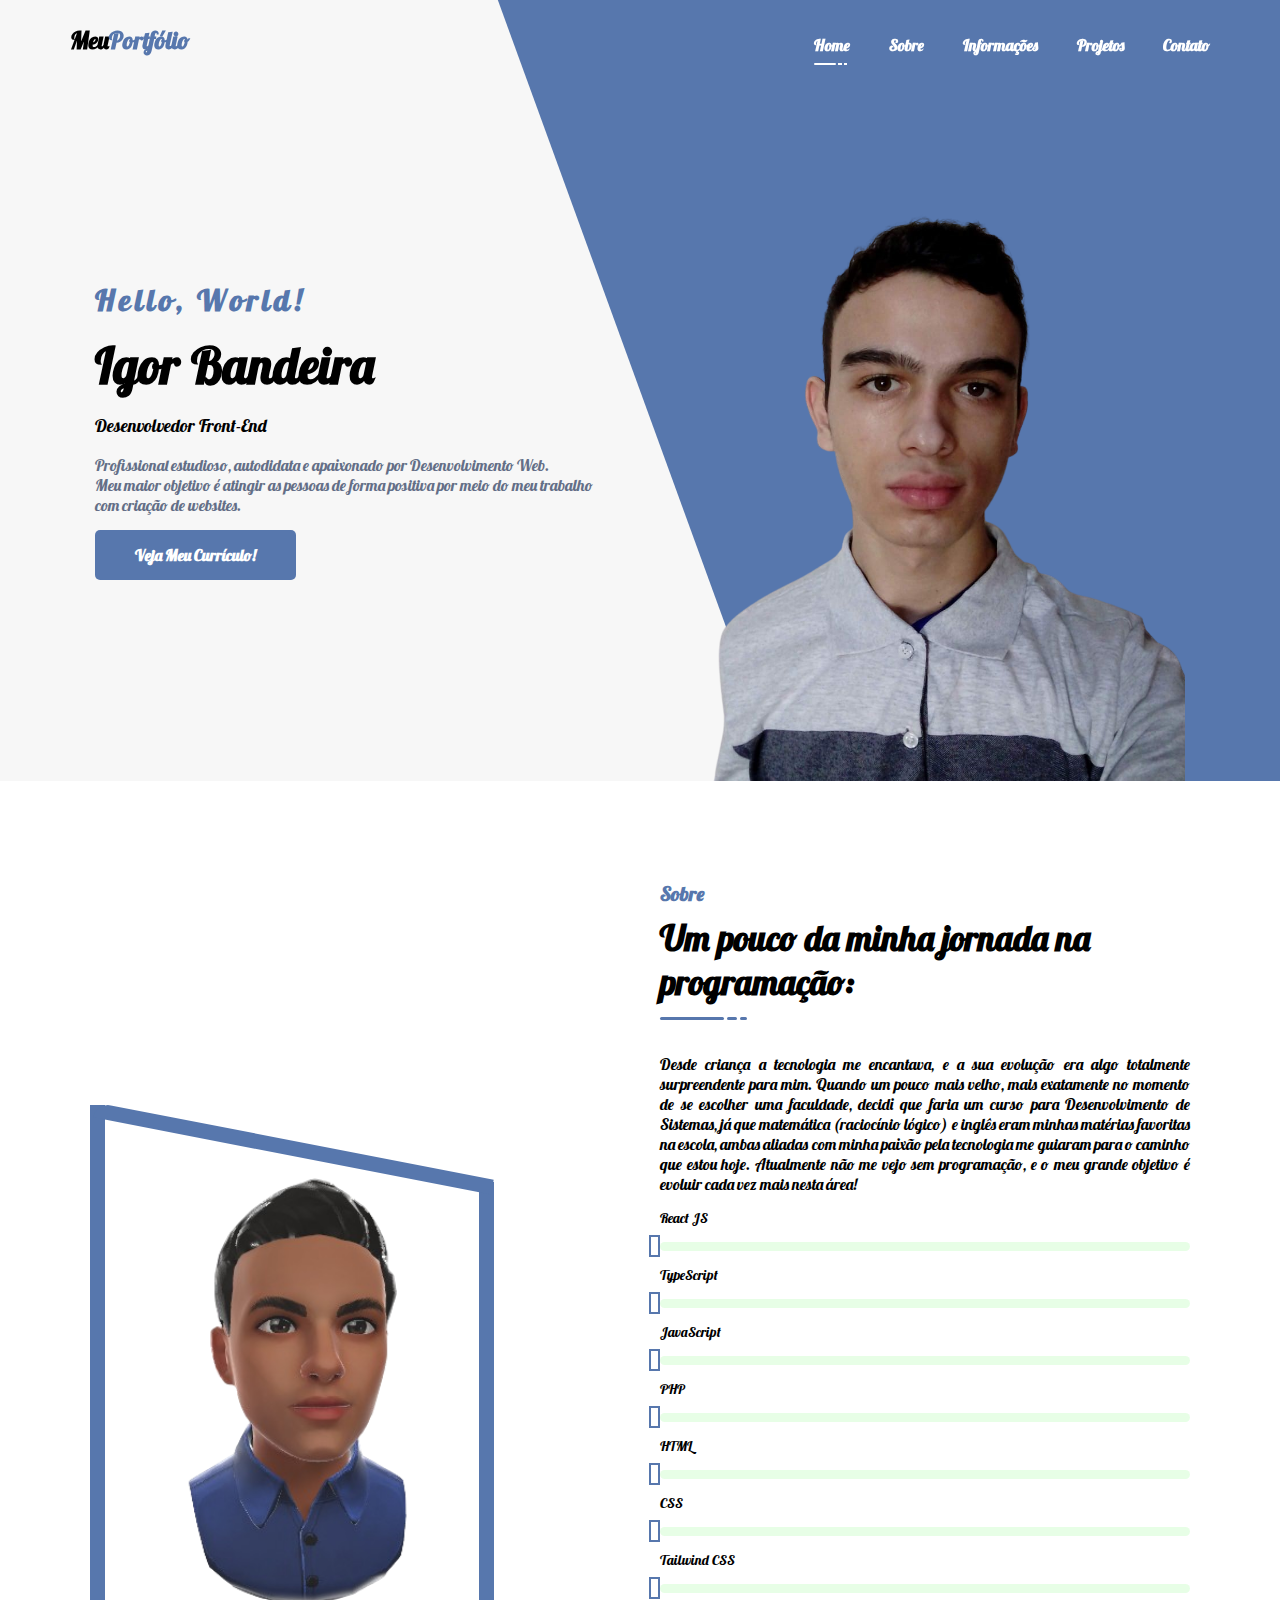
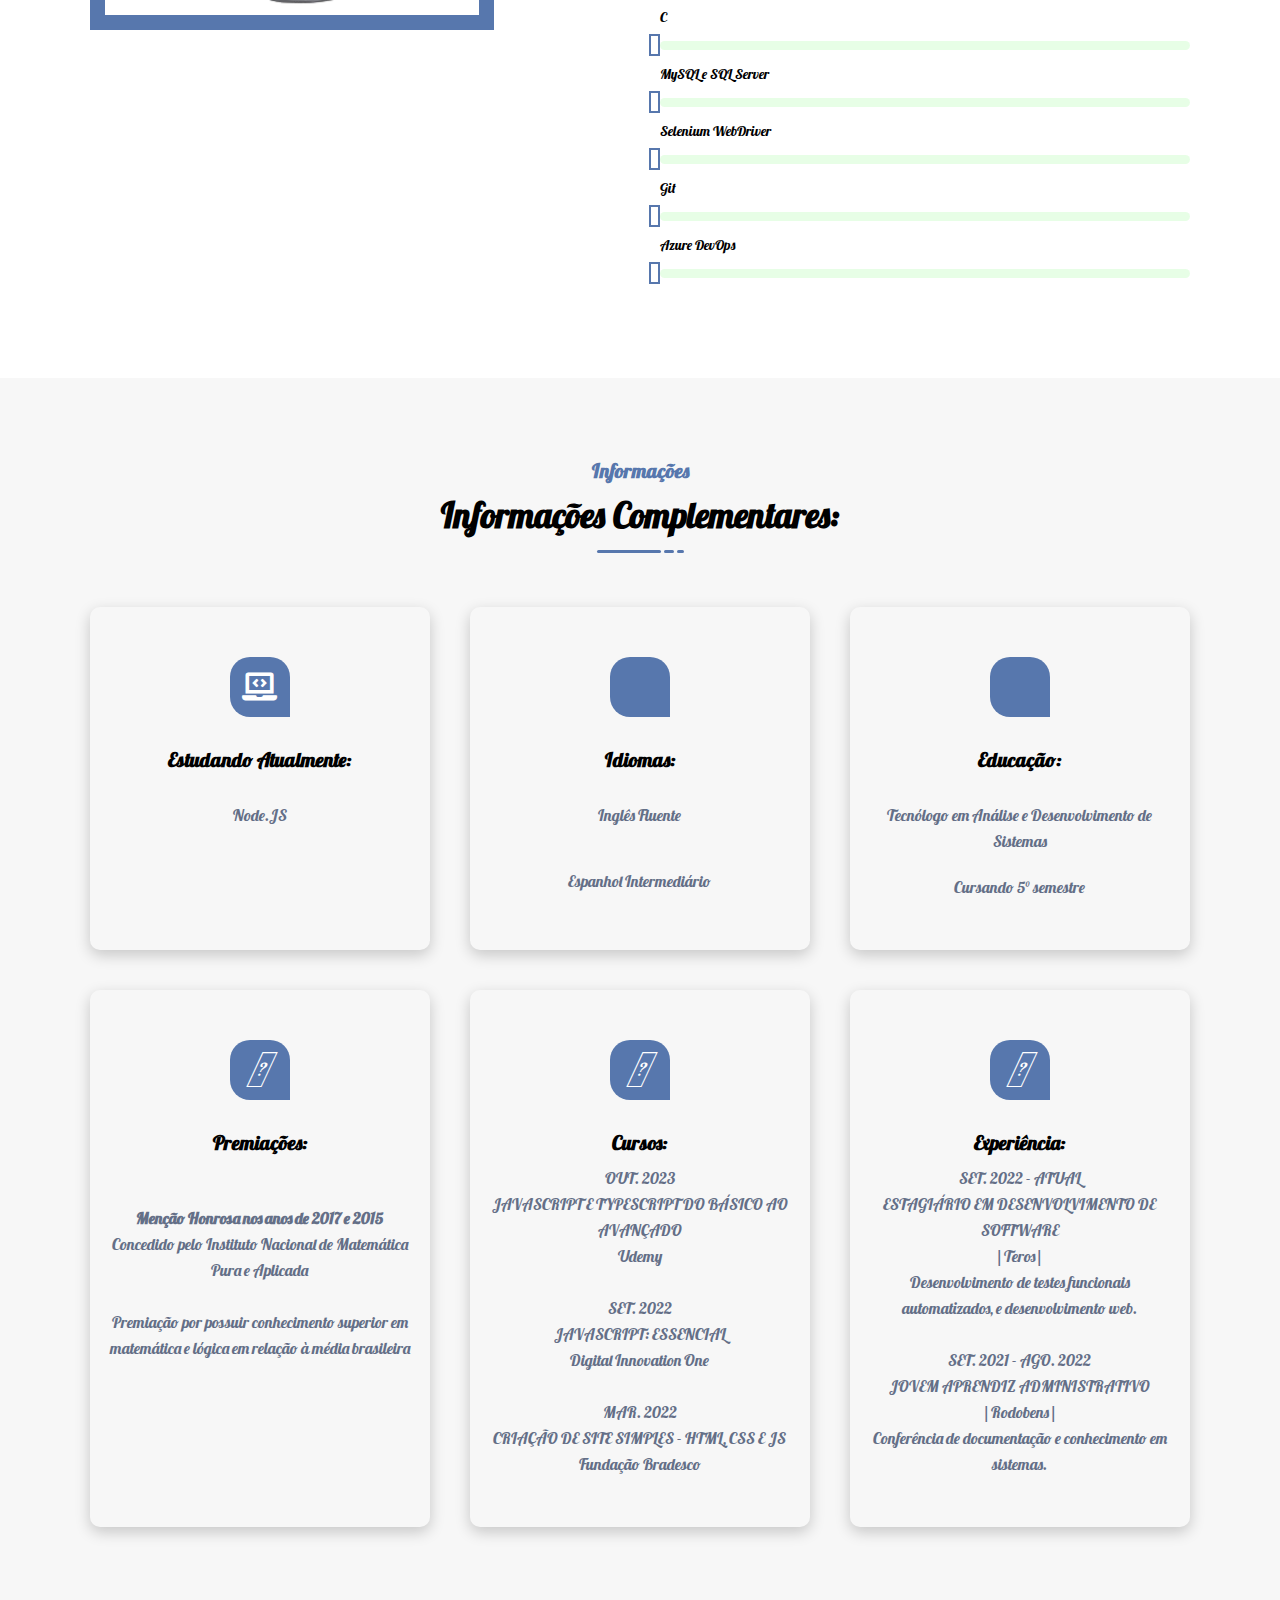
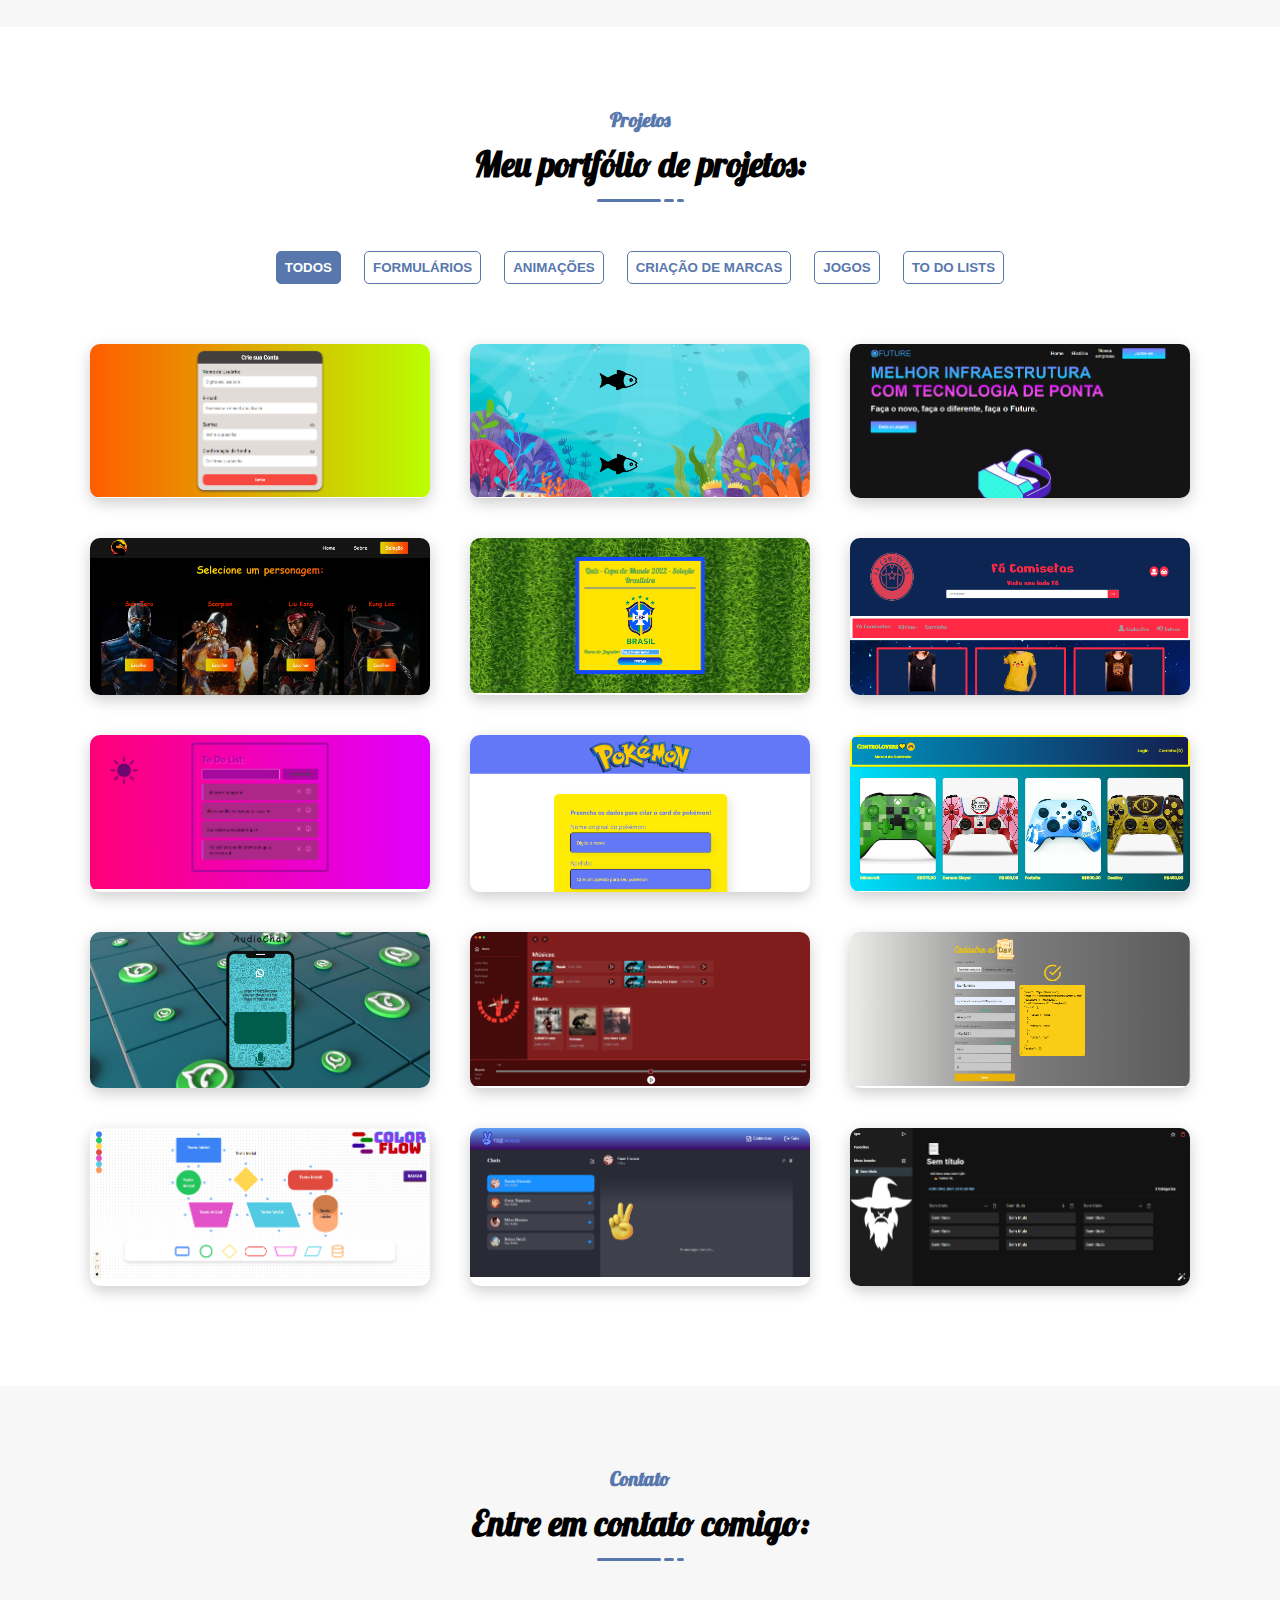
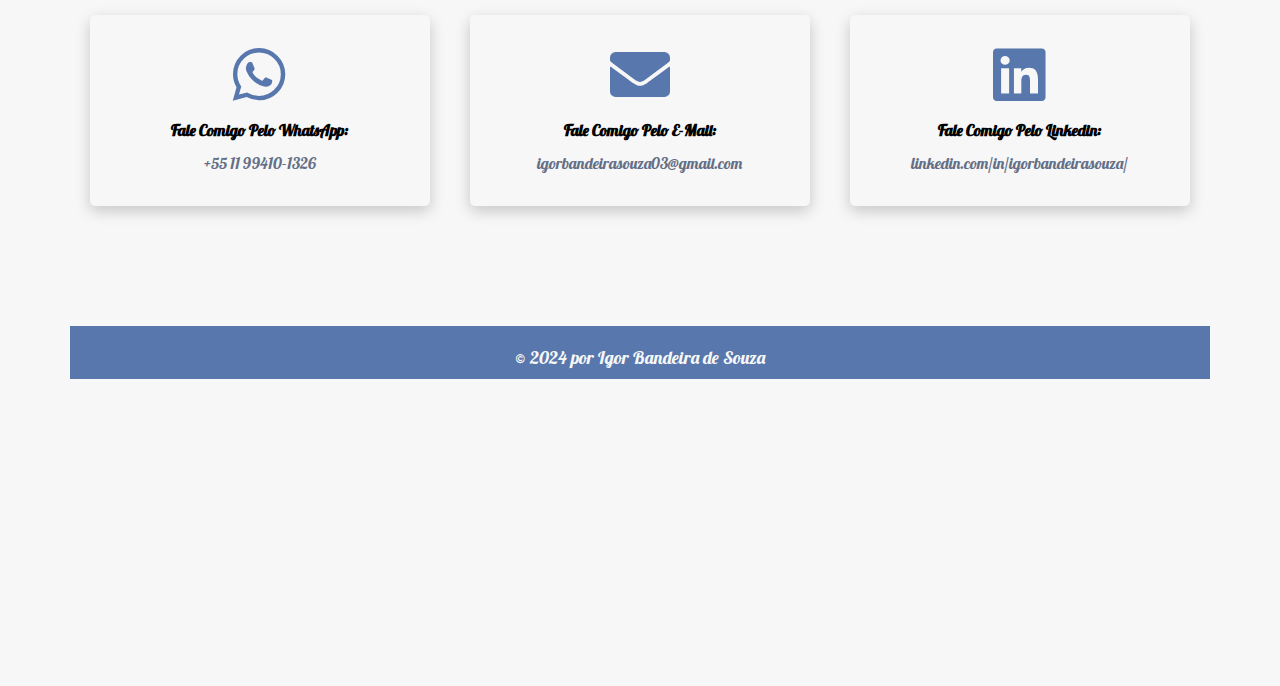
==== commit e3fbf44f: "Portfolio" ====
--- a/index.html
+++ b/index.html
@@ -18,7 +18,15 @@
       <div class="container">
         <div class="row justify-content-between">
           <div class="logo">
-            <a href="index.html">Meu<span>Portfólio</span></a>
+            <a href="#">Meu<span>Portfólio</span></a>
+          </div>
+          <div id="language-selector" style="margin-left: -10px">
+            <a href="#">
+              <img src="https://images.emojiterra.com/twitter/v14.0/1024px/1f1e7-1f1f7.png" alt="" style="height: 30px">
+            </a>
+            <a href="./eng/index.html">
+              <img src="https://s.w.org/images/core/emoji/13.0.1/svg/1f1fa-1f1f8.svg" alt="" style="height: 30px">
+            </a>
           </div>
           <div class="links">
             <ul class="menu">
@@ -685,6 +693,20 @@
           </div>
          </div>
         </div>
+         <!--===== portfolio-item start =====-->
+      <div class="portfolio-item" data-category="todolists">
+        <div class="portfolio-item-inner">
+          <div class="portfolio-img">
+            <img src="../assets/portfolio/SpellBoard.png" alt="" />
+          </div>
+          <div class="portfolio-info">
+            <a href="https://spell-board.vercel.app" target="_blank"> <h4>Spell Board</h4></a>
+           <div class="icon">
+            <i class="fa fa-search"></i>
+           </div>
+          </div>
+         </div>
+        </div>
       <!--===== portfolio-item end =====-->
         </div>
       </div>
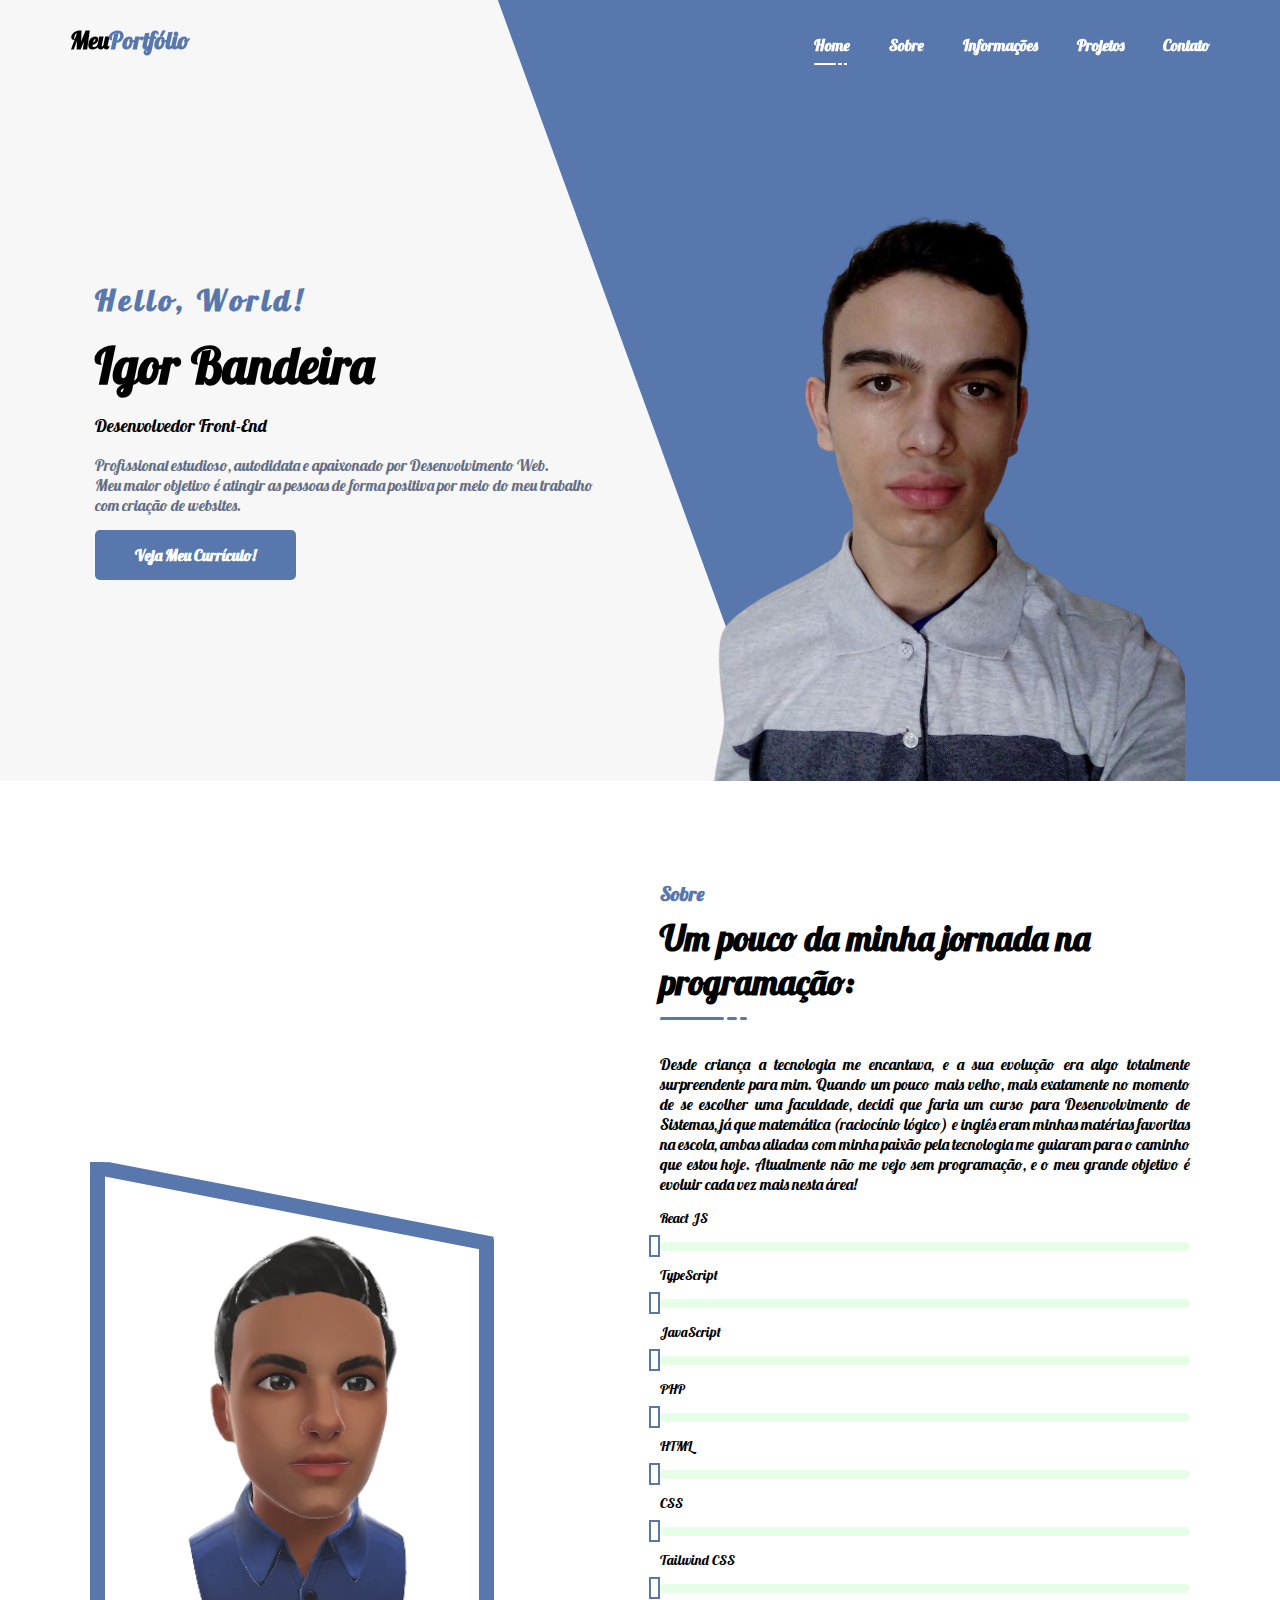
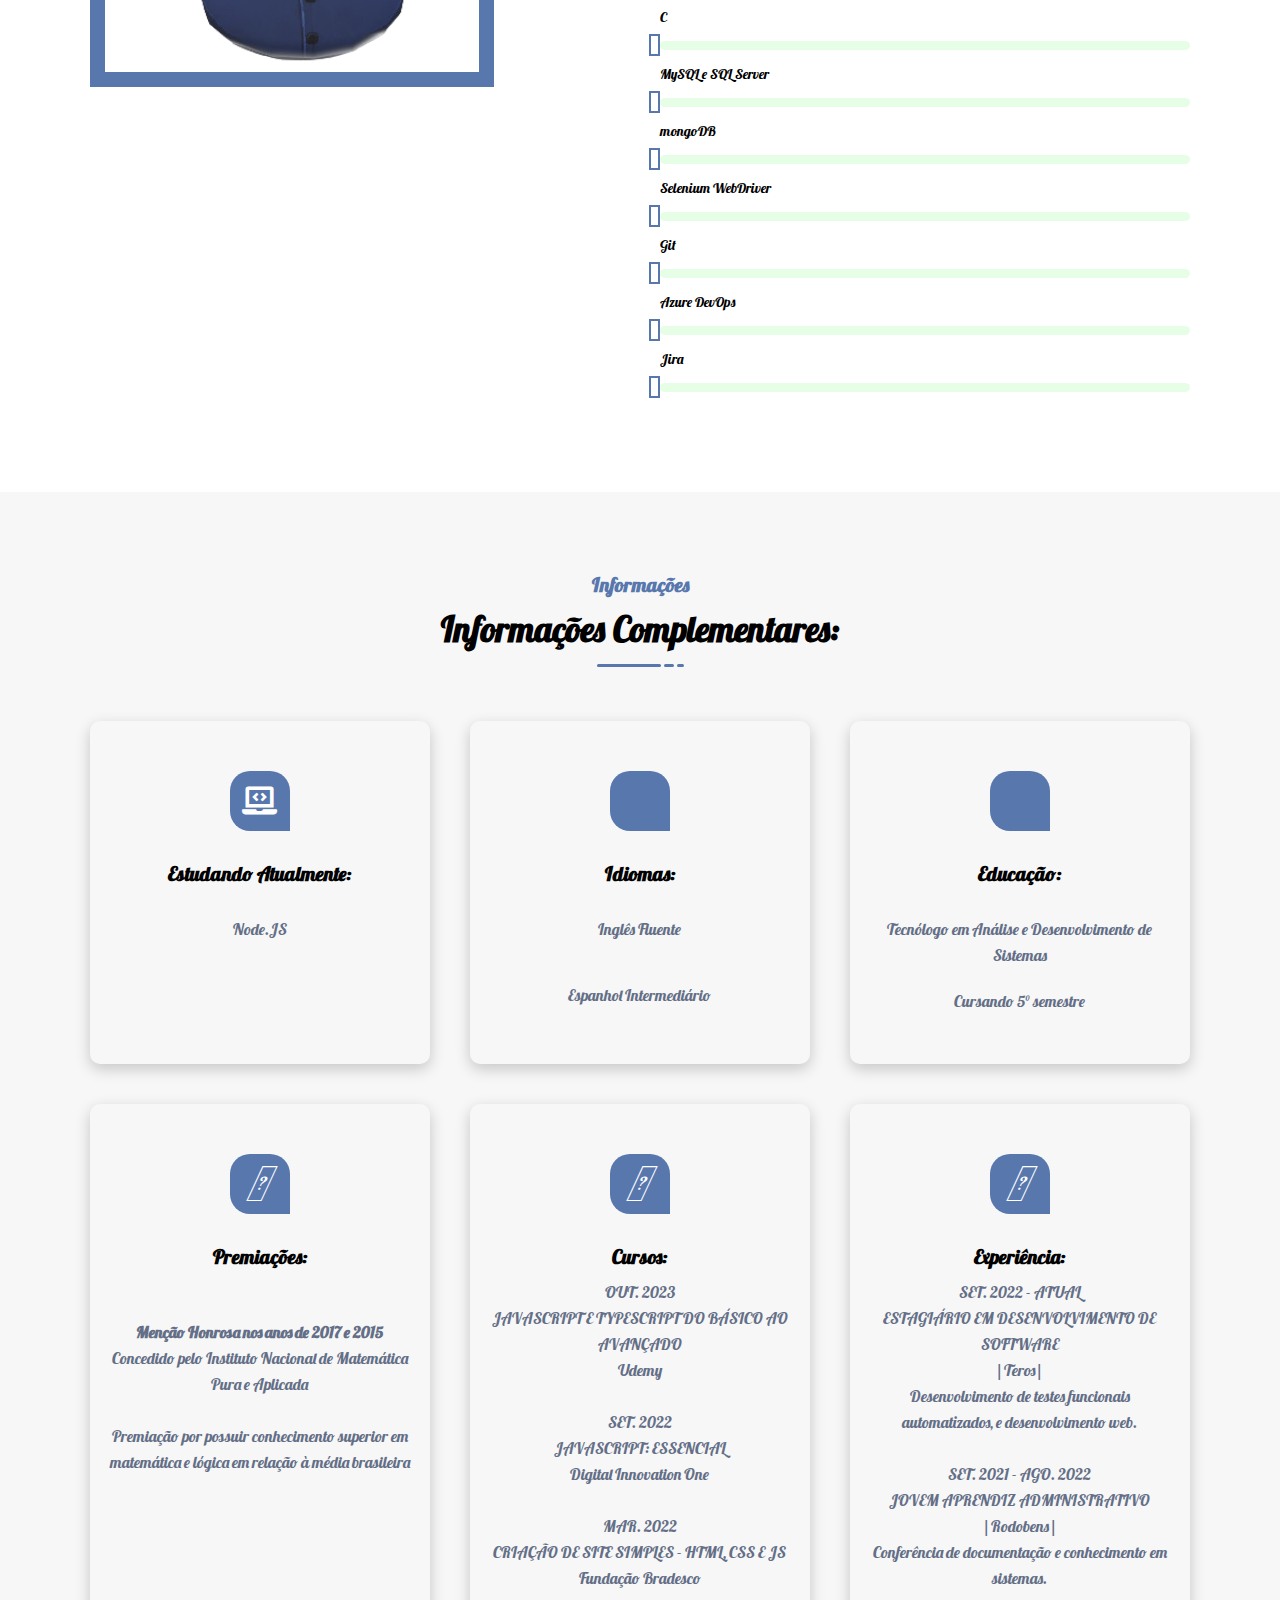
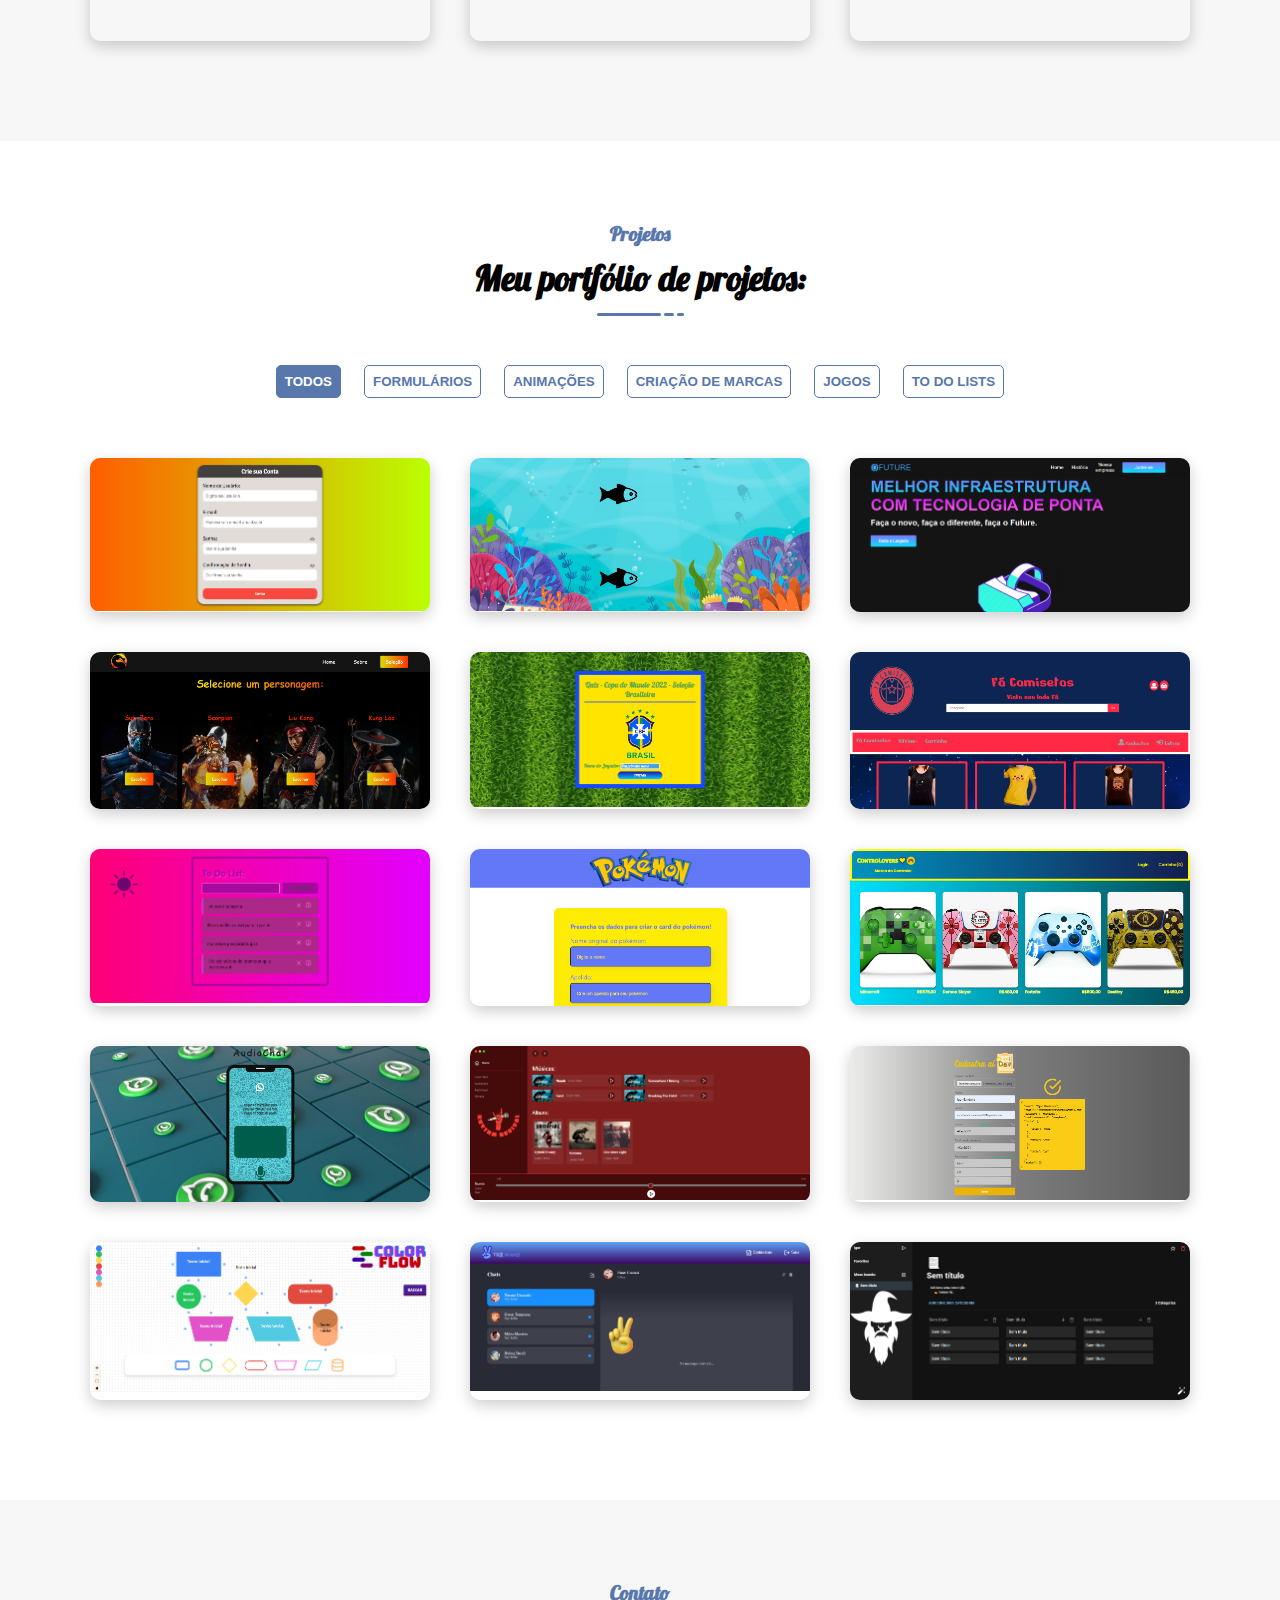
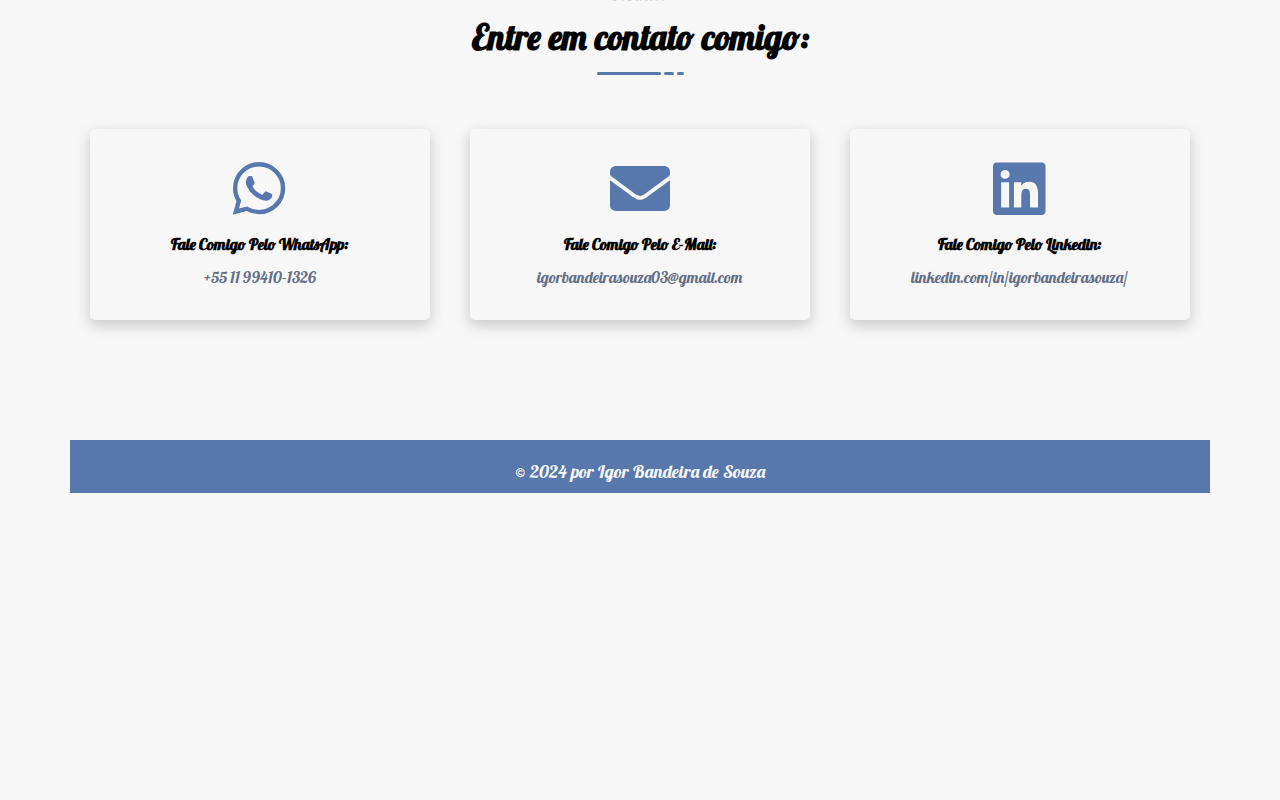
==== commit 4d759c9a: "Portfolio" ====
--- a/index.html
+++ b/index.html
@@ -249,6 +249,19 @@
                   </div>
                 </div>
               </div>
+               <!--===== Skill Item =====-->
+               <div class="skill-item">
+                <div class="skill-header">
+                  <h6 class="skill-title">mongoDB</h6>
+                  <div class="skill-percentage">
+                  </div>
+                </div>
+                <div class="skill-bar">
+                  <div class="bar-inner">
+                    <div class="bar progress-line" data-progress="60%"></div>
+                  </div>
+                </div>
+              </div>
               <!--===== Skill Item =====-->
               <div class="skill-item">
                 <div class="skill-header">
@@ -288,6 +301,19 @@
                   </div>
                 </div>
               </div>
+                 <!--===== Skill Item =====-->
+                 <div class="skill-item">
+                  <div class="skill-header">
+                    <h6 class="skill-title">Jira</h6>
+                    <div class="skill-percentage">
+                    </div>
+                  </div>
+                  <div class="skill-bar">
+                    <div class="bar-inner">
+                      <div class="bar progress-line" data-progress="70%"></div>
+                    </div>
+                  </div>
+                </div>
               <!--===== Skill Item =====-->
             </div>
           </div>
@@ -697,7 +723,7 @@
       <div class="portfolio-item" data-category="todolists">
         <div class="portfolio-item-inner">
           <div class="portfolio-img">
-            <img src="../assets/portfolio/SpellBoard.png" alt="" />
+            <img src="./assets/portfolio/SpellBoard.png" alt="" />
           </div>
           <div class="portfolio-info">
             <a href="https://spell-board.vercel.app" target="_blank"> <h4>Spell Board</h4></a>
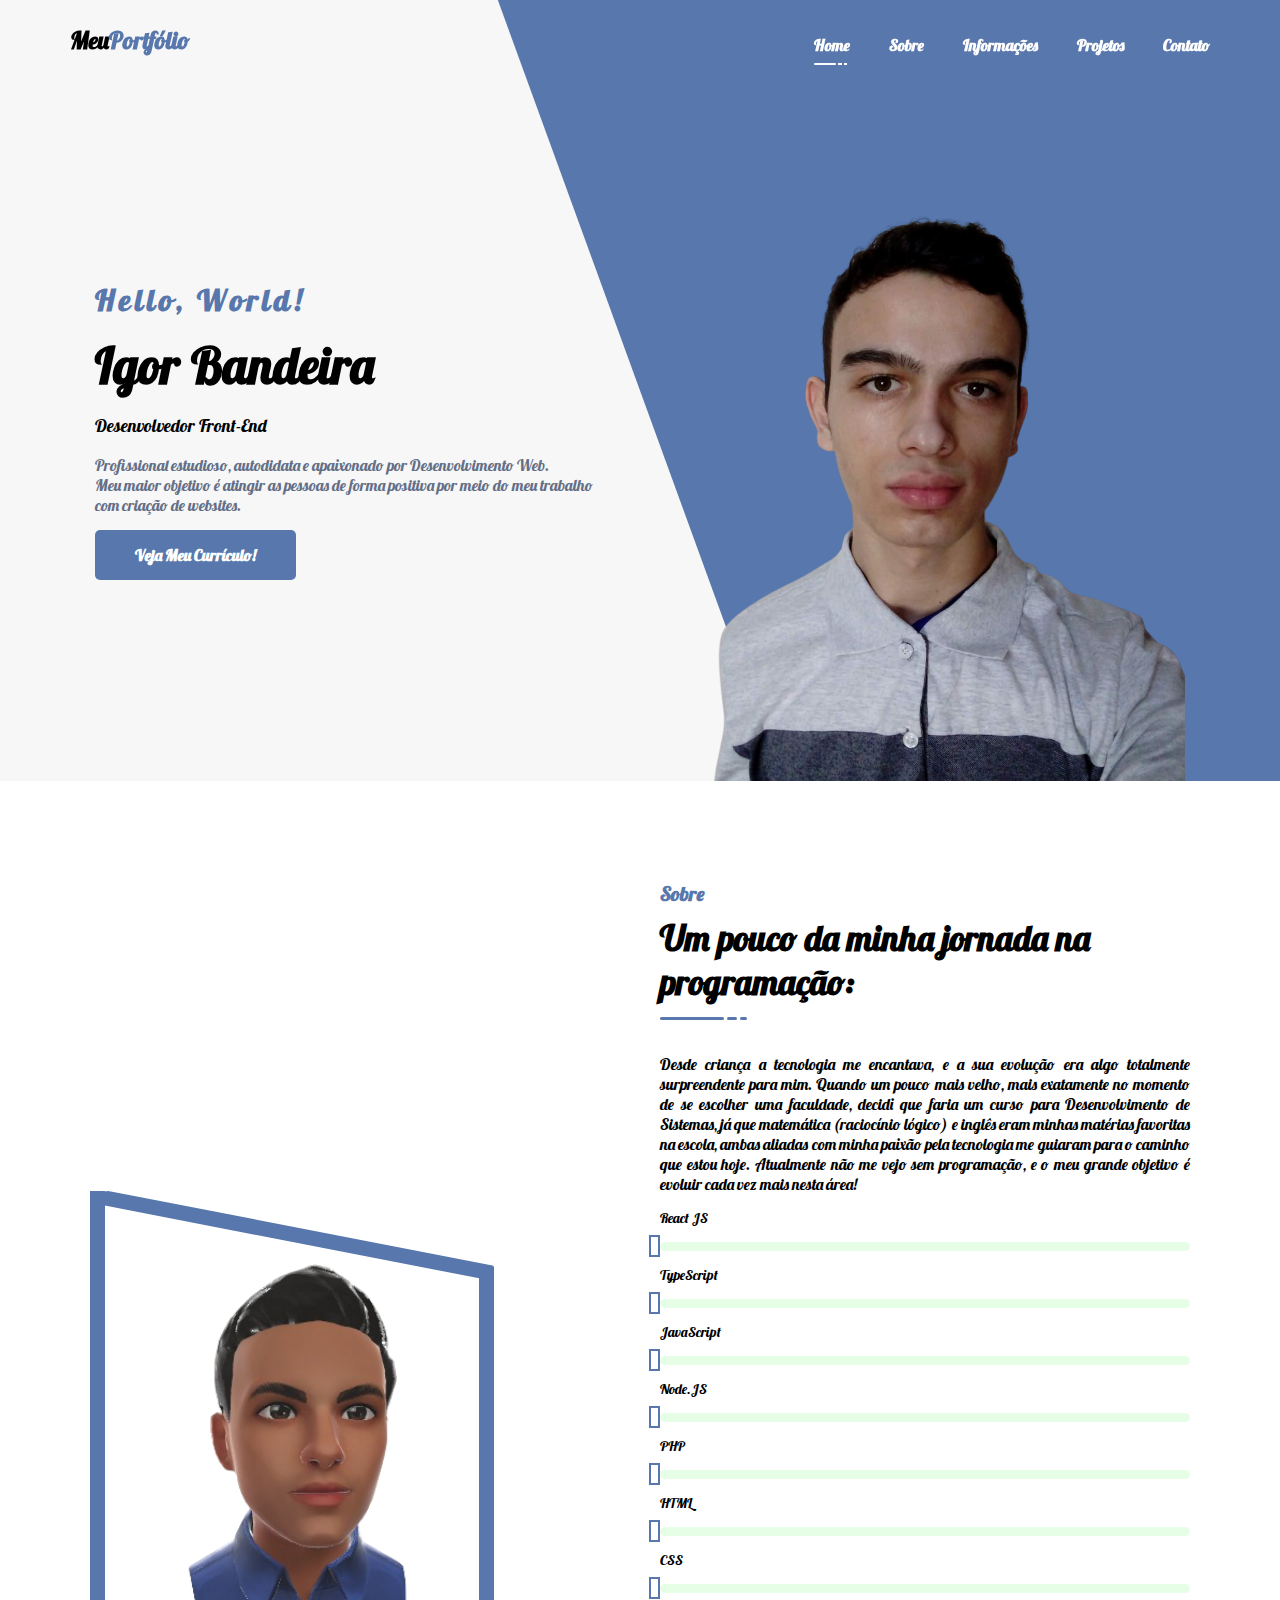
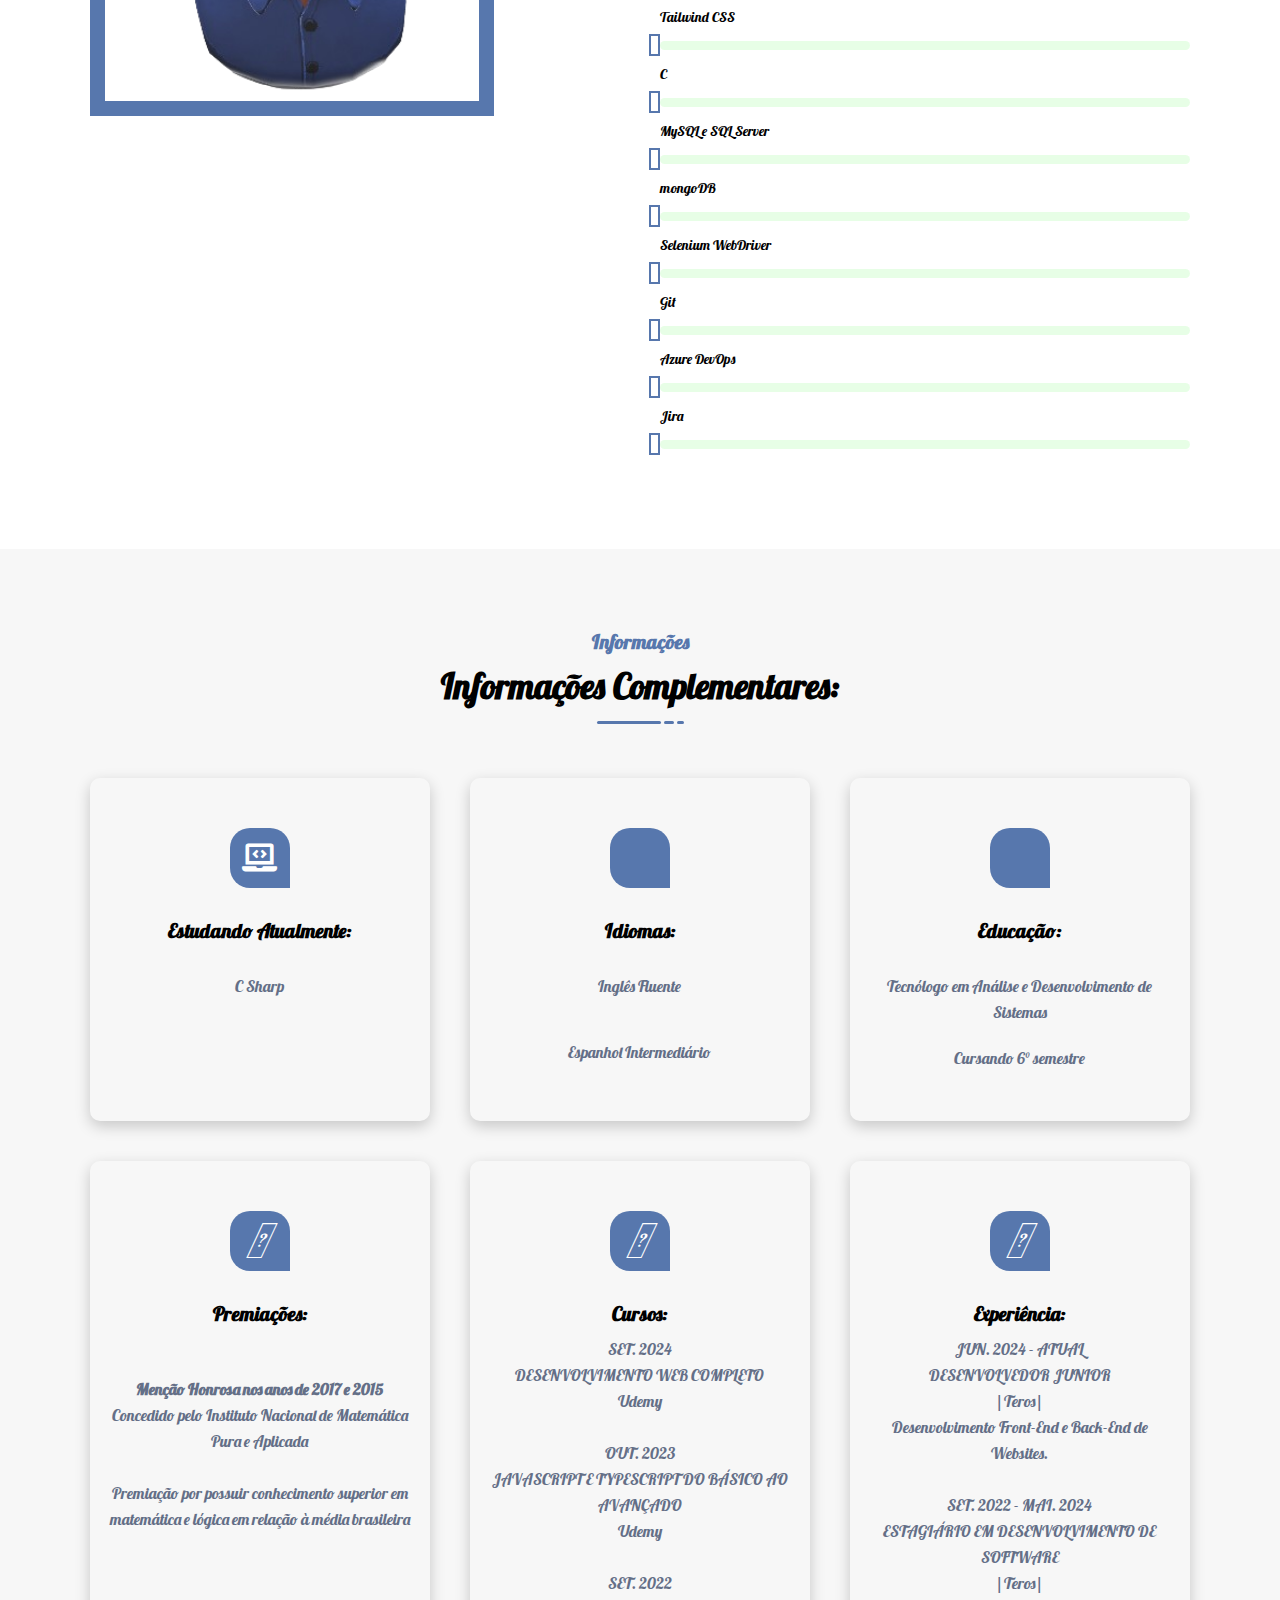
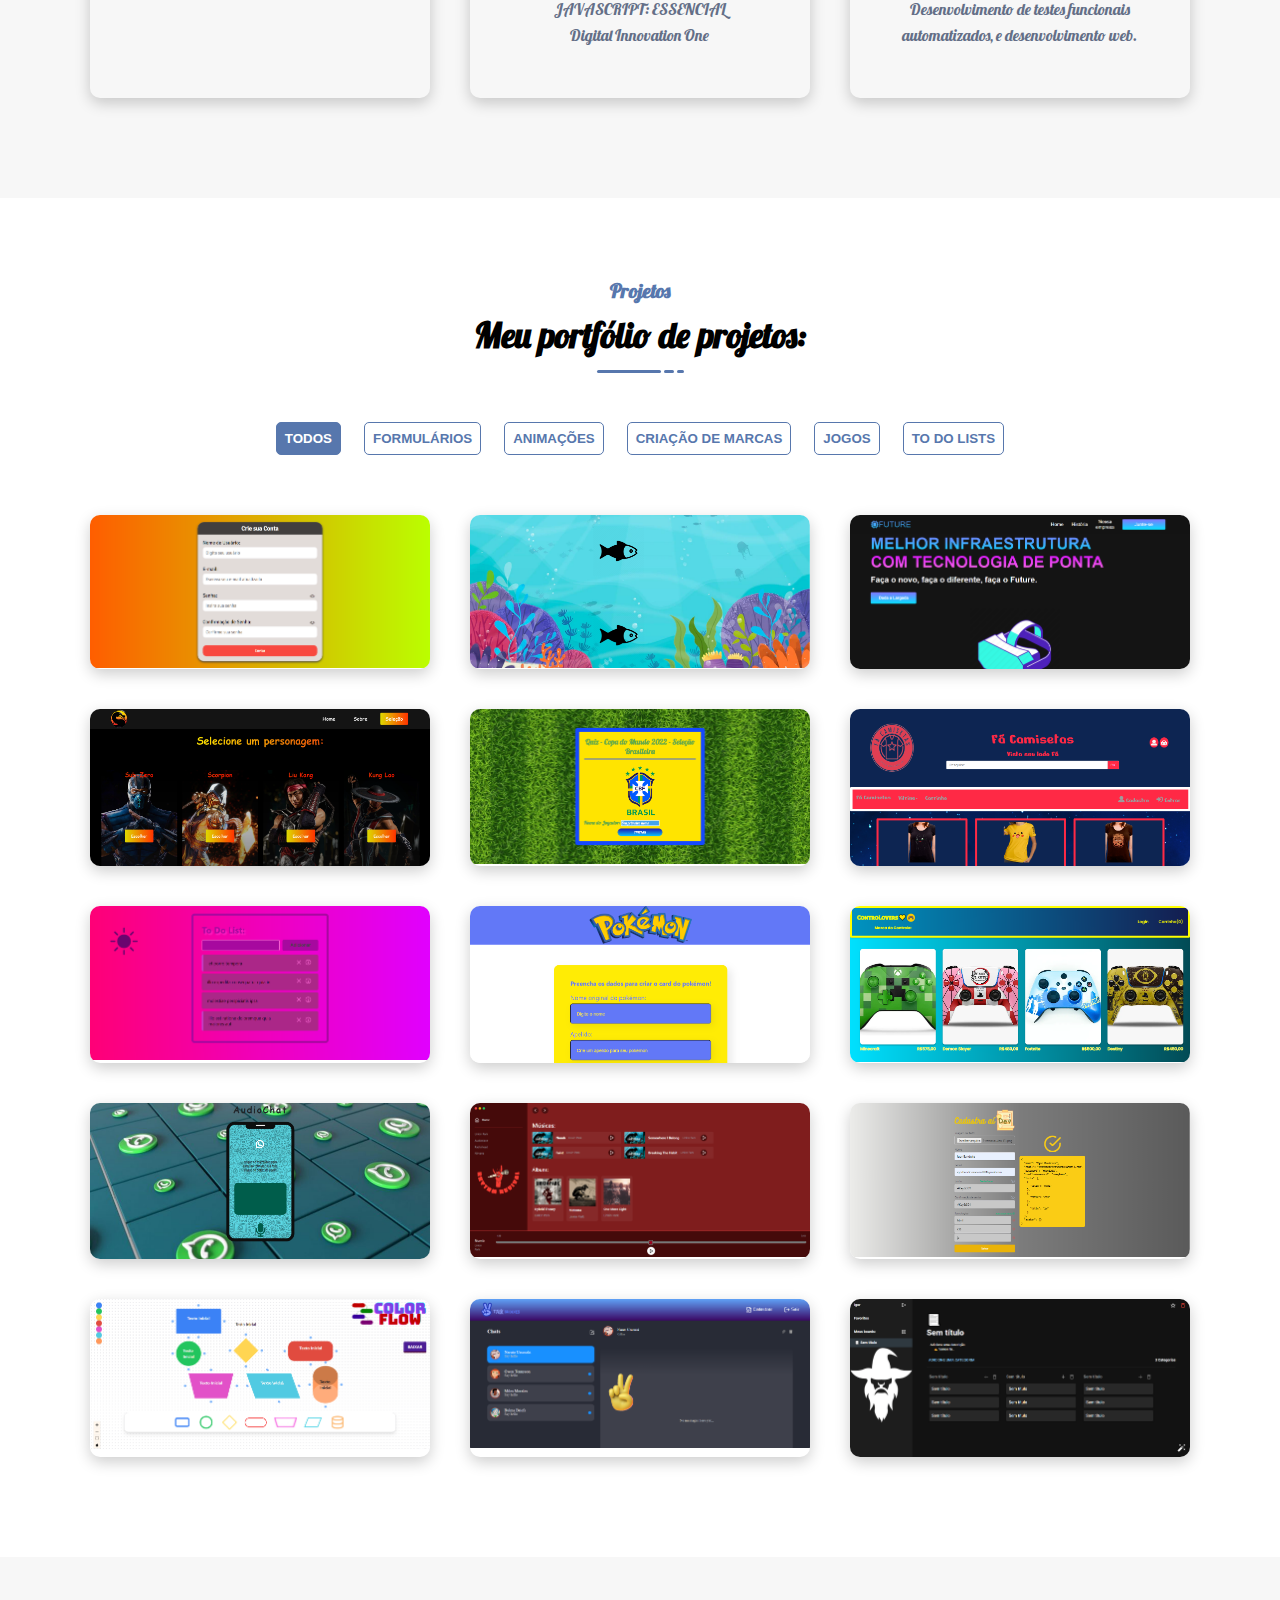
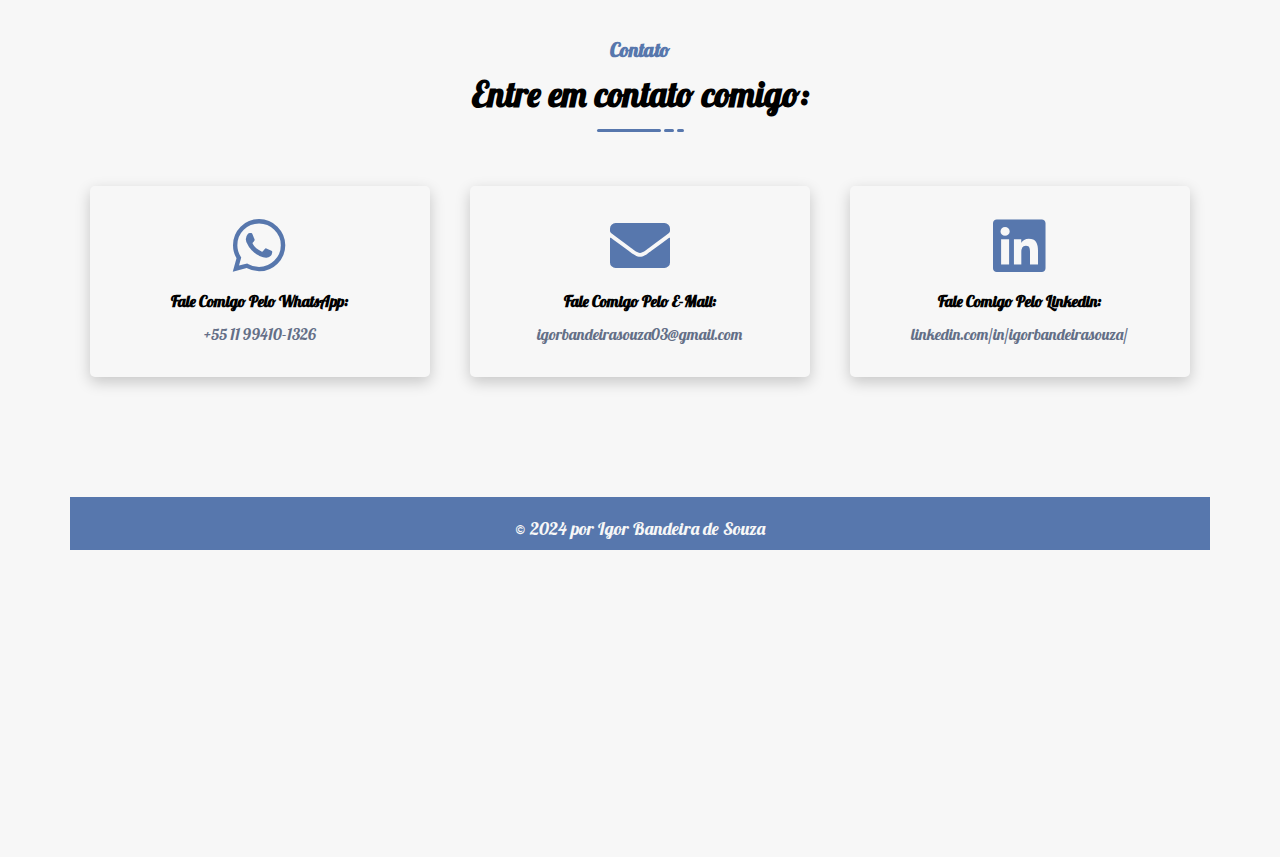
==== commit 0074689c: "Portfolio" ====
--- a/index.html
+++ b/index.html
@@ -141,7 +141,7 @@
               </div>
               <div class="skill-bar">
                 <div class="bar-inner">
-                  <div class="bar progress-line" data-progress="75%"></div>
+                  <div class="bar progress-line" data-progress="80%"></div>
                 </div>
               </div>
             </div>
@@ -154,7 +154,7 @@
               </div>
               <div class="skill-bar">
                 <div class="bar-inner">
-                  <div class="bar progress-line" data-progress="65%"></div>
+                  <div class="bar progress-line" data-progress="70%"></div>
                 </div>
               </div>
             </div>
@@ -168,6 +168,19 @@
                 <div class="skill-bar">
                   <div class="bar-inner">
                     <div class="bar progress-line" data-progress="80%"></div>
+                  </div>
+                </div>
+              </div>
+              <!--===== Skill Item =====-->
+              <div class="skill-item">
+                <div class="skill-header">
+                  <h6 class="skill-title">Node.JS</h6>
+                  <div class="skill-percentage">
+                  </div>
+                </div>
+                <div class="skill-bar">
+                  <div class="bar-inner">
+                    <div class="bar progress-line" data-progress="70%"></div>
                   </div>
                 </div>
               </div>
@@ -284,7 +297,7 @@
                 </div>
                 <div class="skill-bar">
                   <div class="bar-inner">
-                    <div class="bar progress-line" data-progress="85%"></div>
+                    <div class="bar progress-line" data-progress="80%"></div>
                   </div>
                 </div>
               </div>
@@ -344,11 +357,11 @@
               </div>
               <h3>Estudando atualmente:</h3>
           <img
-            src="https://brasilcloud.com.br/wp-content/uploads/2017/07/nodejs.png"
+            src="https://w7.pngwing.com/pngs/7/894/png-transparent-csharp-plain-logo-icon.png"
             alt="" style="height: 50px"
           />
           <p>
-           Node.JS
+            C Sharp
           </p>
             </div>
           </div>
@@ -394,7 +407,7 @@
             </p>
             <br>
             <p>
-              Cursando 5° semestre
+              Cursando 6° semestre
             </p>
             </div>
           </div>
@@ -432,6 +445,13 @@
               </div>
               <h3>Cursos:</h3>
               <p>
+                SET. 2024
+                <br>
+                DESENVOLVIMENTO WEB COMPLETO
+                <br>
+                Udemy
+                <br>
+                <br>
                 OUT. 2023
                 <br>
                 JAVASCRIPT E TYPESCRIPT DO BÁSICO AO AVANÇADO
@@ -444,13 +464,6 @@
                 JAVASCRIPT:  ESSENCIAL
                 <br>
                 Digital Innovation One
-                <br>
-                <br>
-                MAR. 2022
-                <br>
-                CRIAÇÃO DE SITE SIMPLES - HTML, CSS E JS
-                <br>
-                Fundação Bradesco
               </p>
             </div>
           </div>
@@ -463,23 +476,22 @@
               </div>
               <h3>Experiência:</h3>
               <p>
-                SET. 2022 - ATUAL
+                JUN. 2024 - ATUAL
+                <br>
+                DESENVOLVEDOR JUNIOR
+                <br>
+                |Teros|
+                <br>
+                Desenvolvimento Front-End e Back-End de Websites.
+                <br>
+                <br>
+                SET. 2022 - MAI. 2024
                 <br>
                 ESTAGIÁRIO EM DESENVOLVIMENTO DE SOFTWARE
                 <br>
                 |Teros|
                 <br>
                 Desenvolvimento de testes funcionais automatizados, e desenvolvimento web.
-                <br>
-                <br>
-                SET. 2021 - AGO. 2022
-                <br>
-                JOVEM APRENDIZ ADMINISTRATIVO
-                <br>
-                |Rodobens|
-                <br>
-                Conferência de documentação e conhecimento em
-                sistemas.
               </p>
             </div>
           </div>
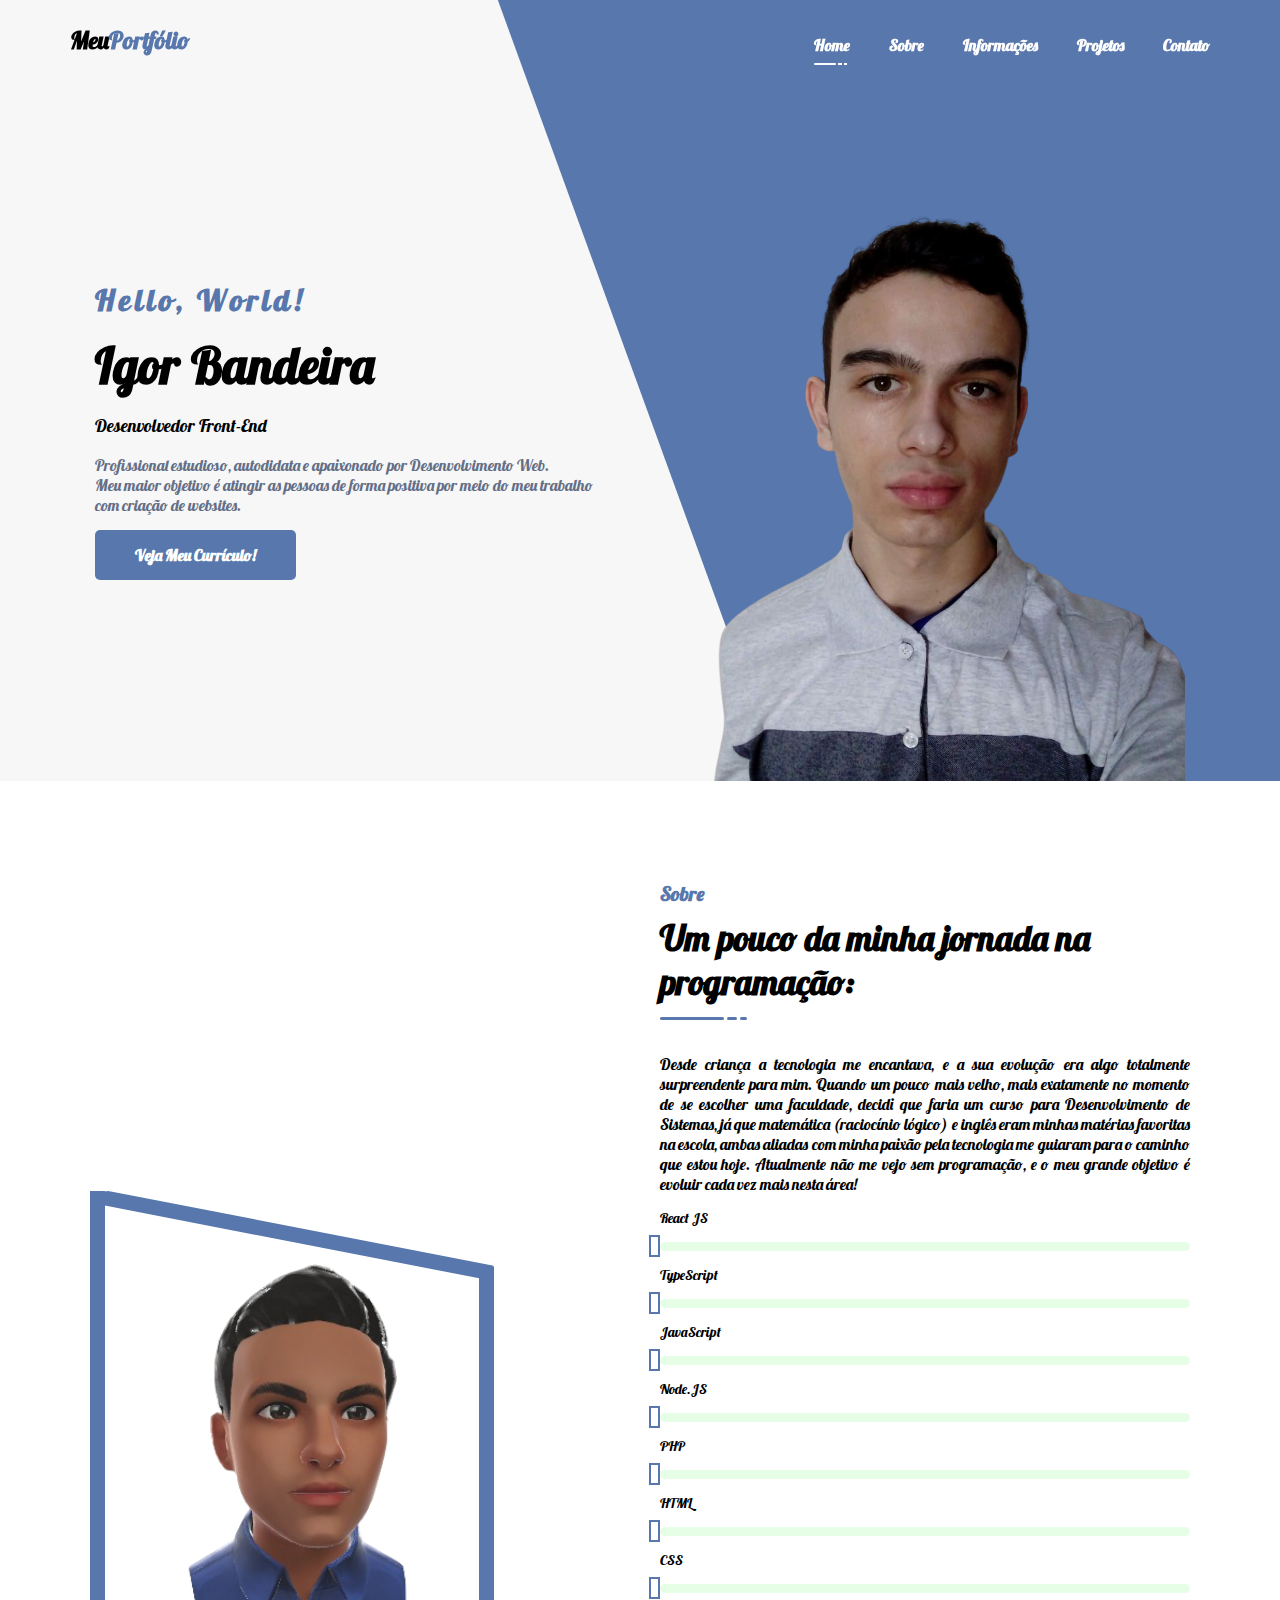
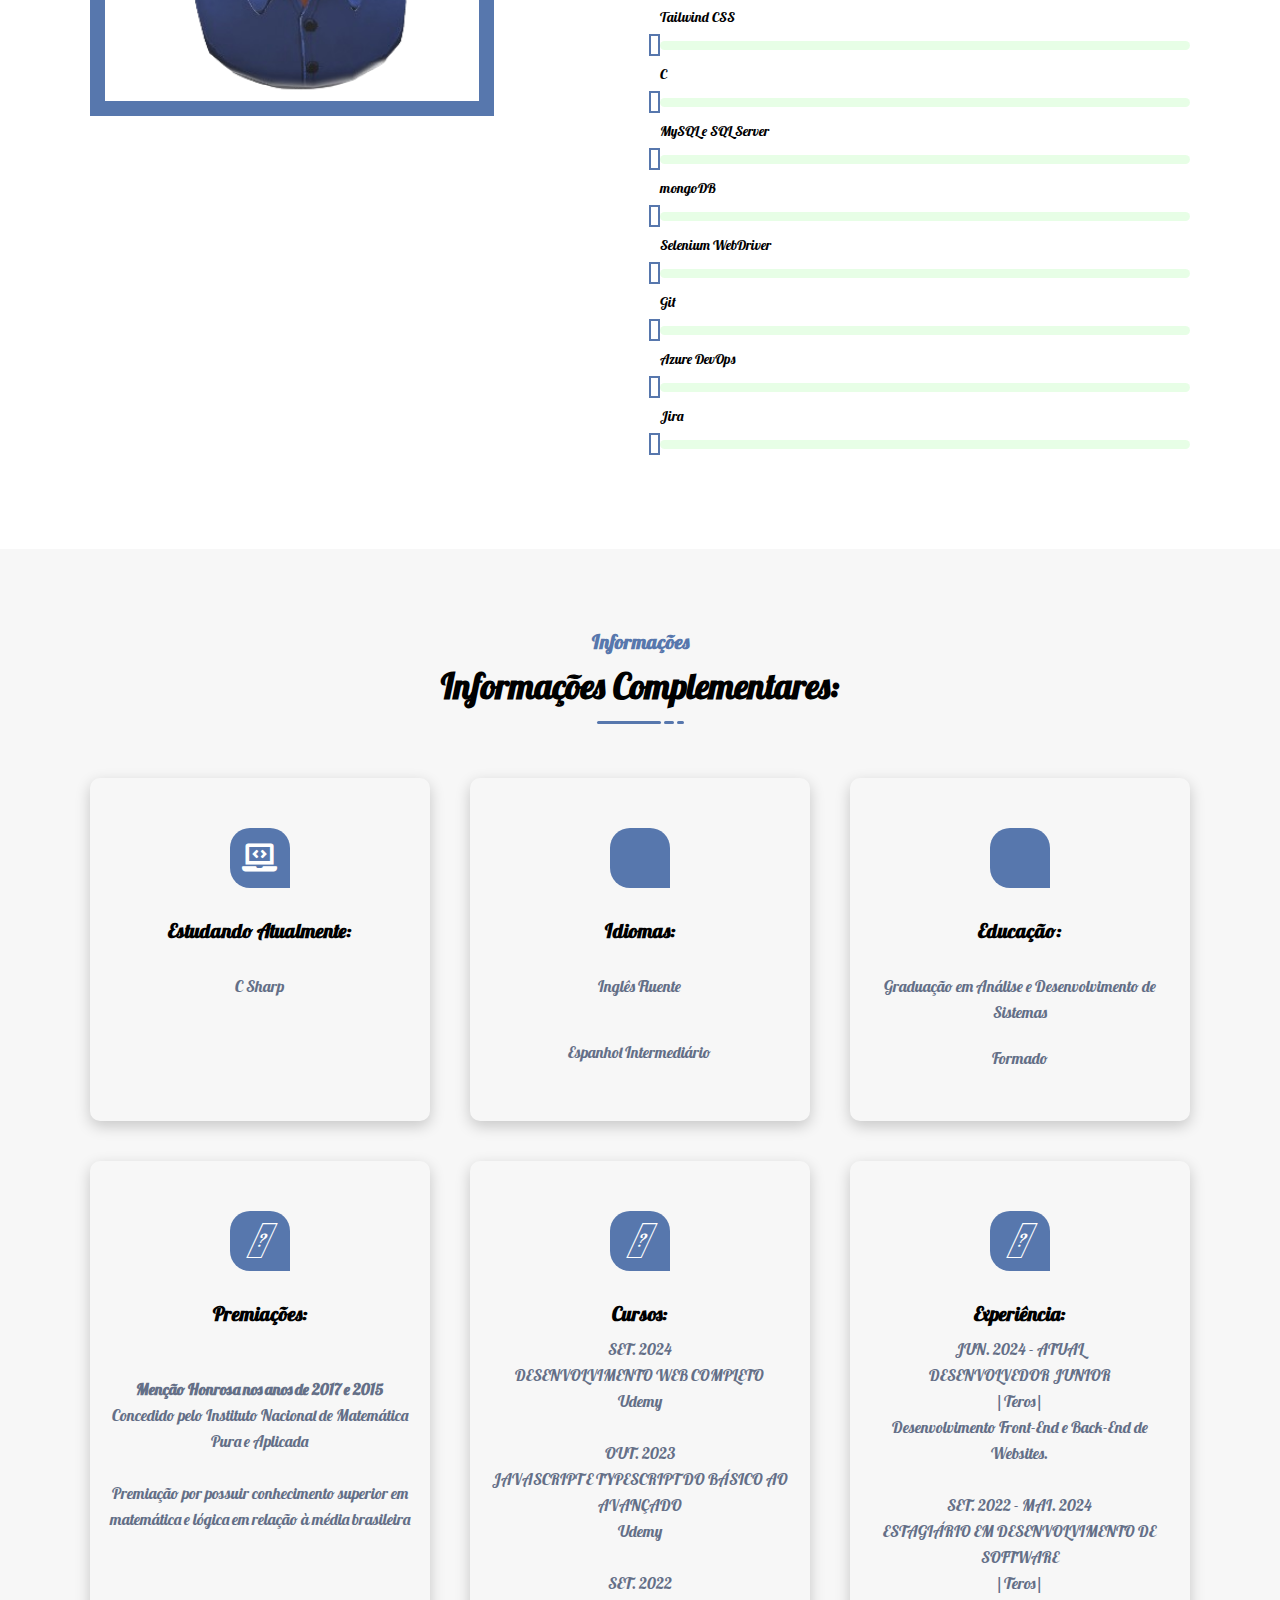
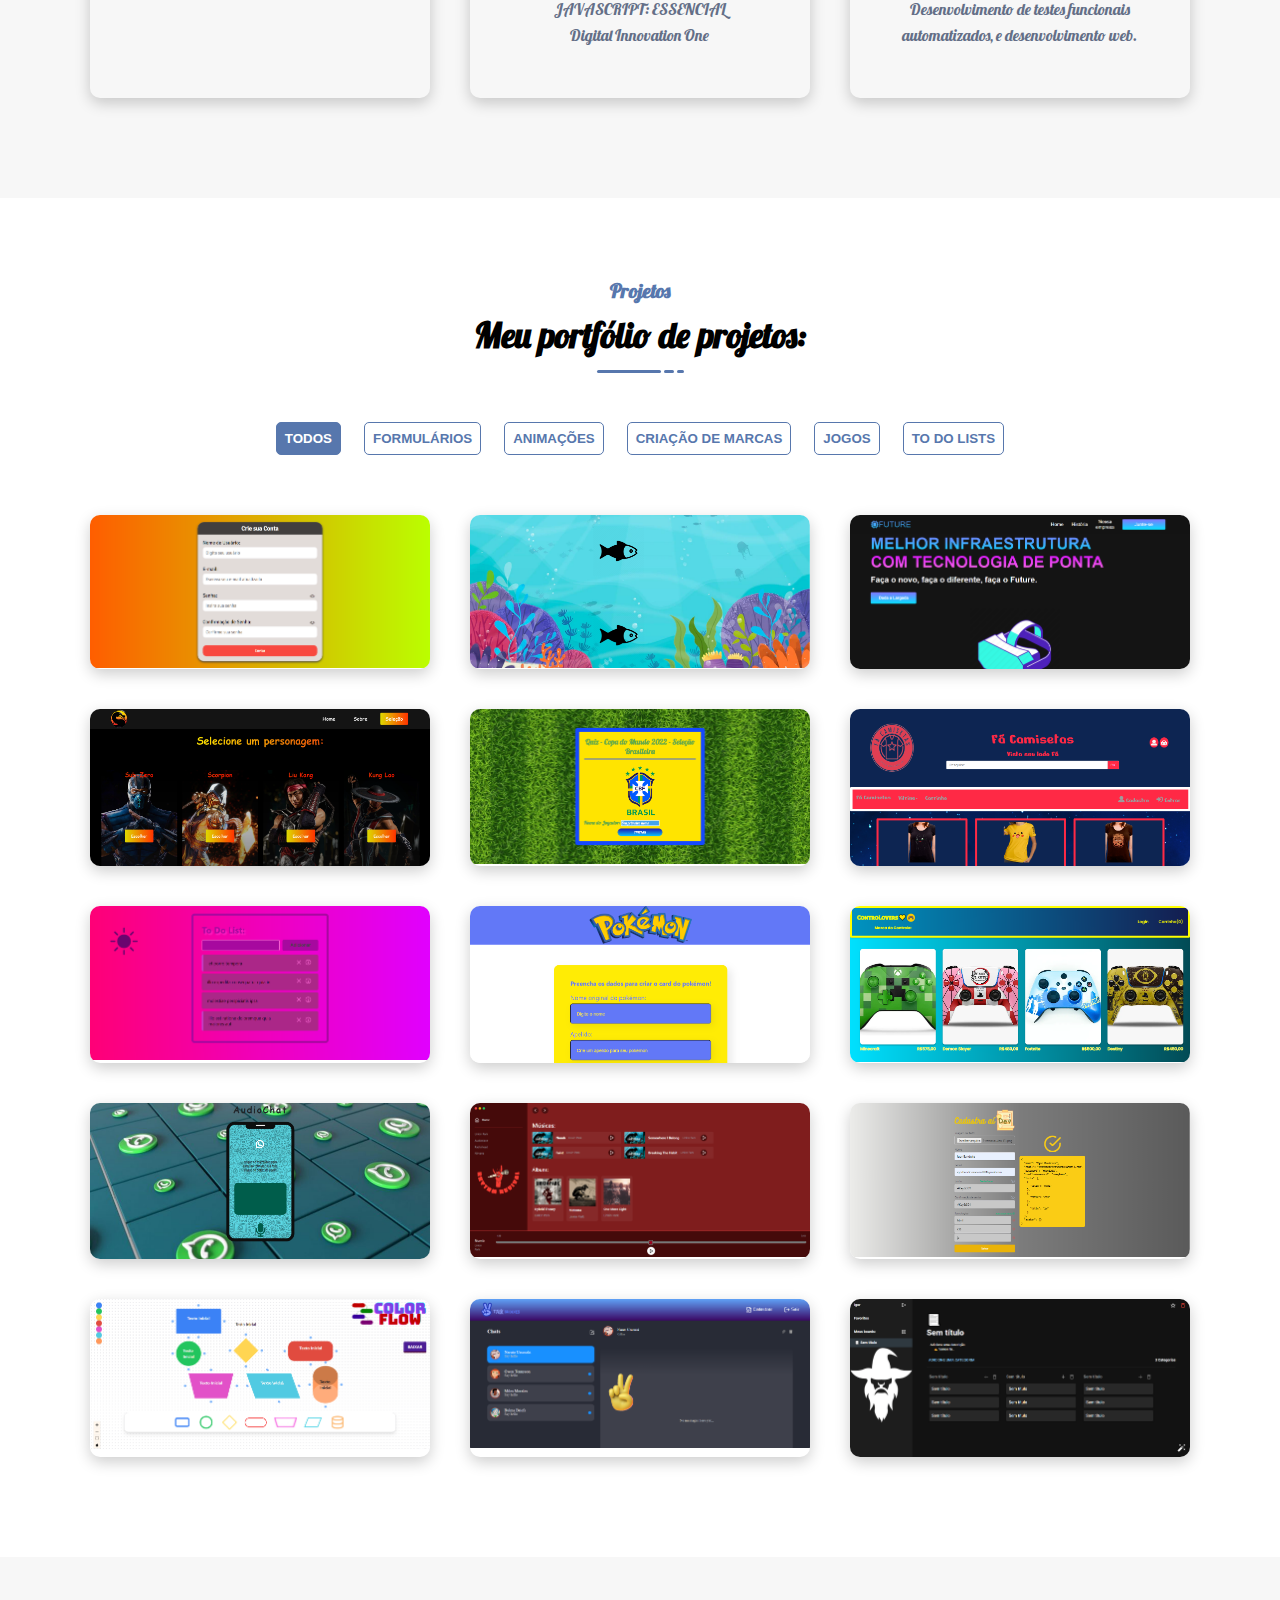
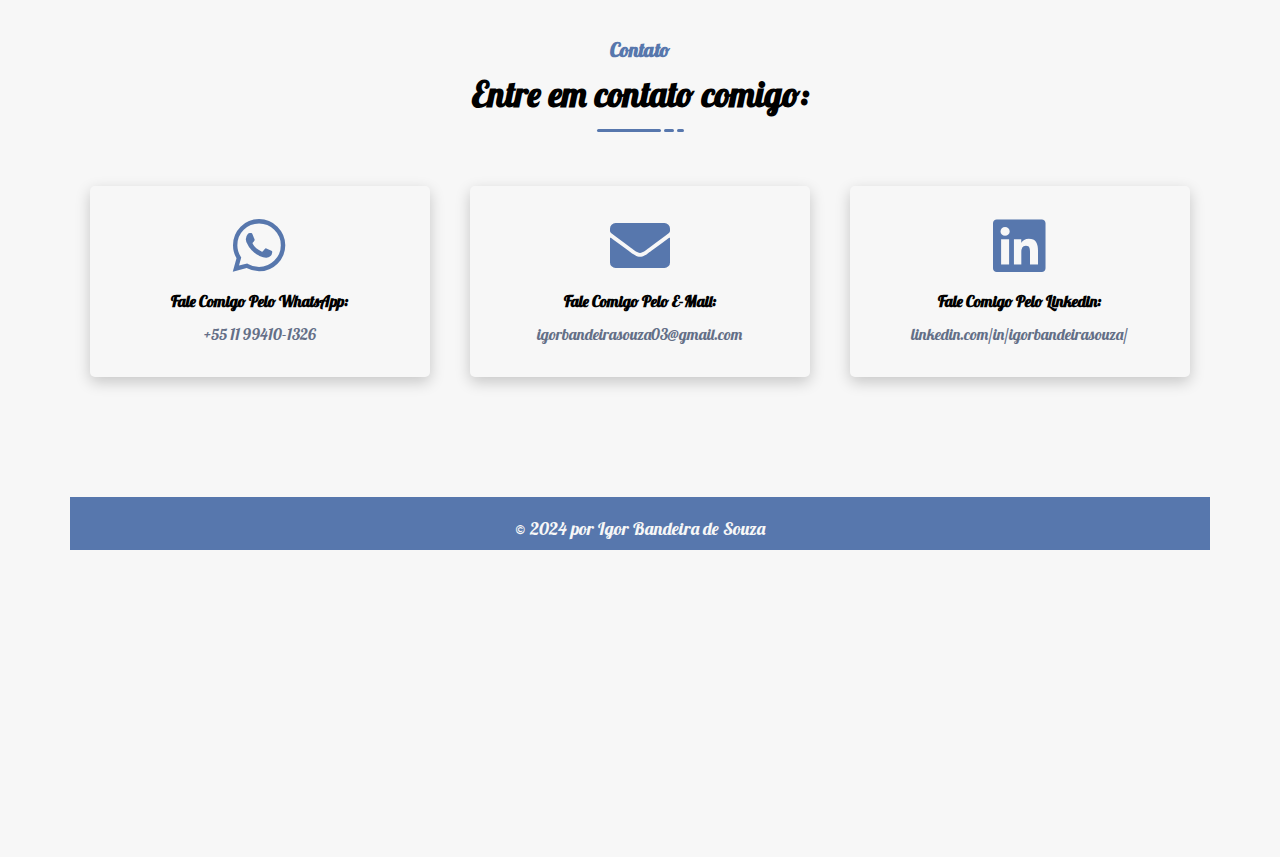
==== commit 031ad939: "Portfolio" ====
--- a/index.html
+++ b/index.html
@@ -403,11 +403,11 @@
               alt="" style="height: 80px"
               /></a>
             <p>
-            Tecnólogo em Análise e Desenvolvimento de Sistemas
+            Graduação em Análise e Desenvolvimento de Sistemas
             </p>
             <br>
             <p>
-              Cursando 6° semestre
+              Formado
             </p>
             </div>
           </div>
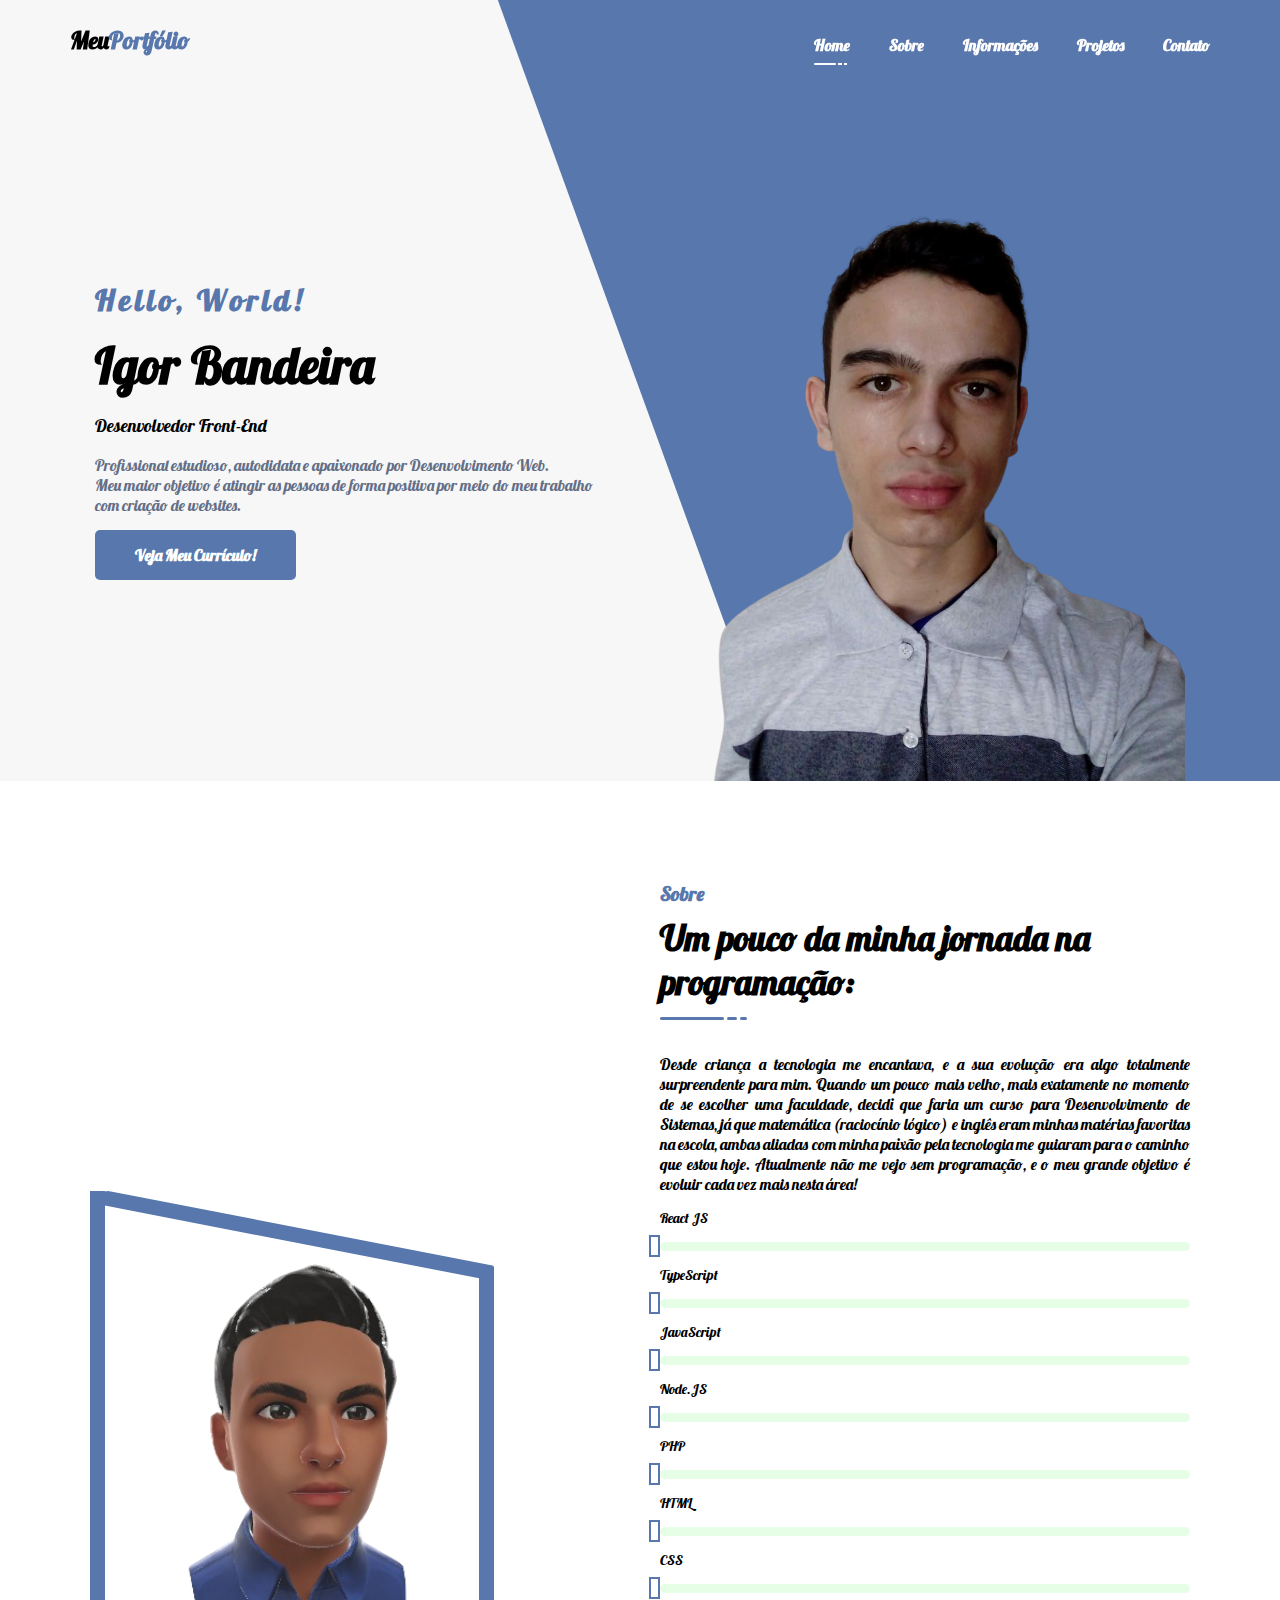
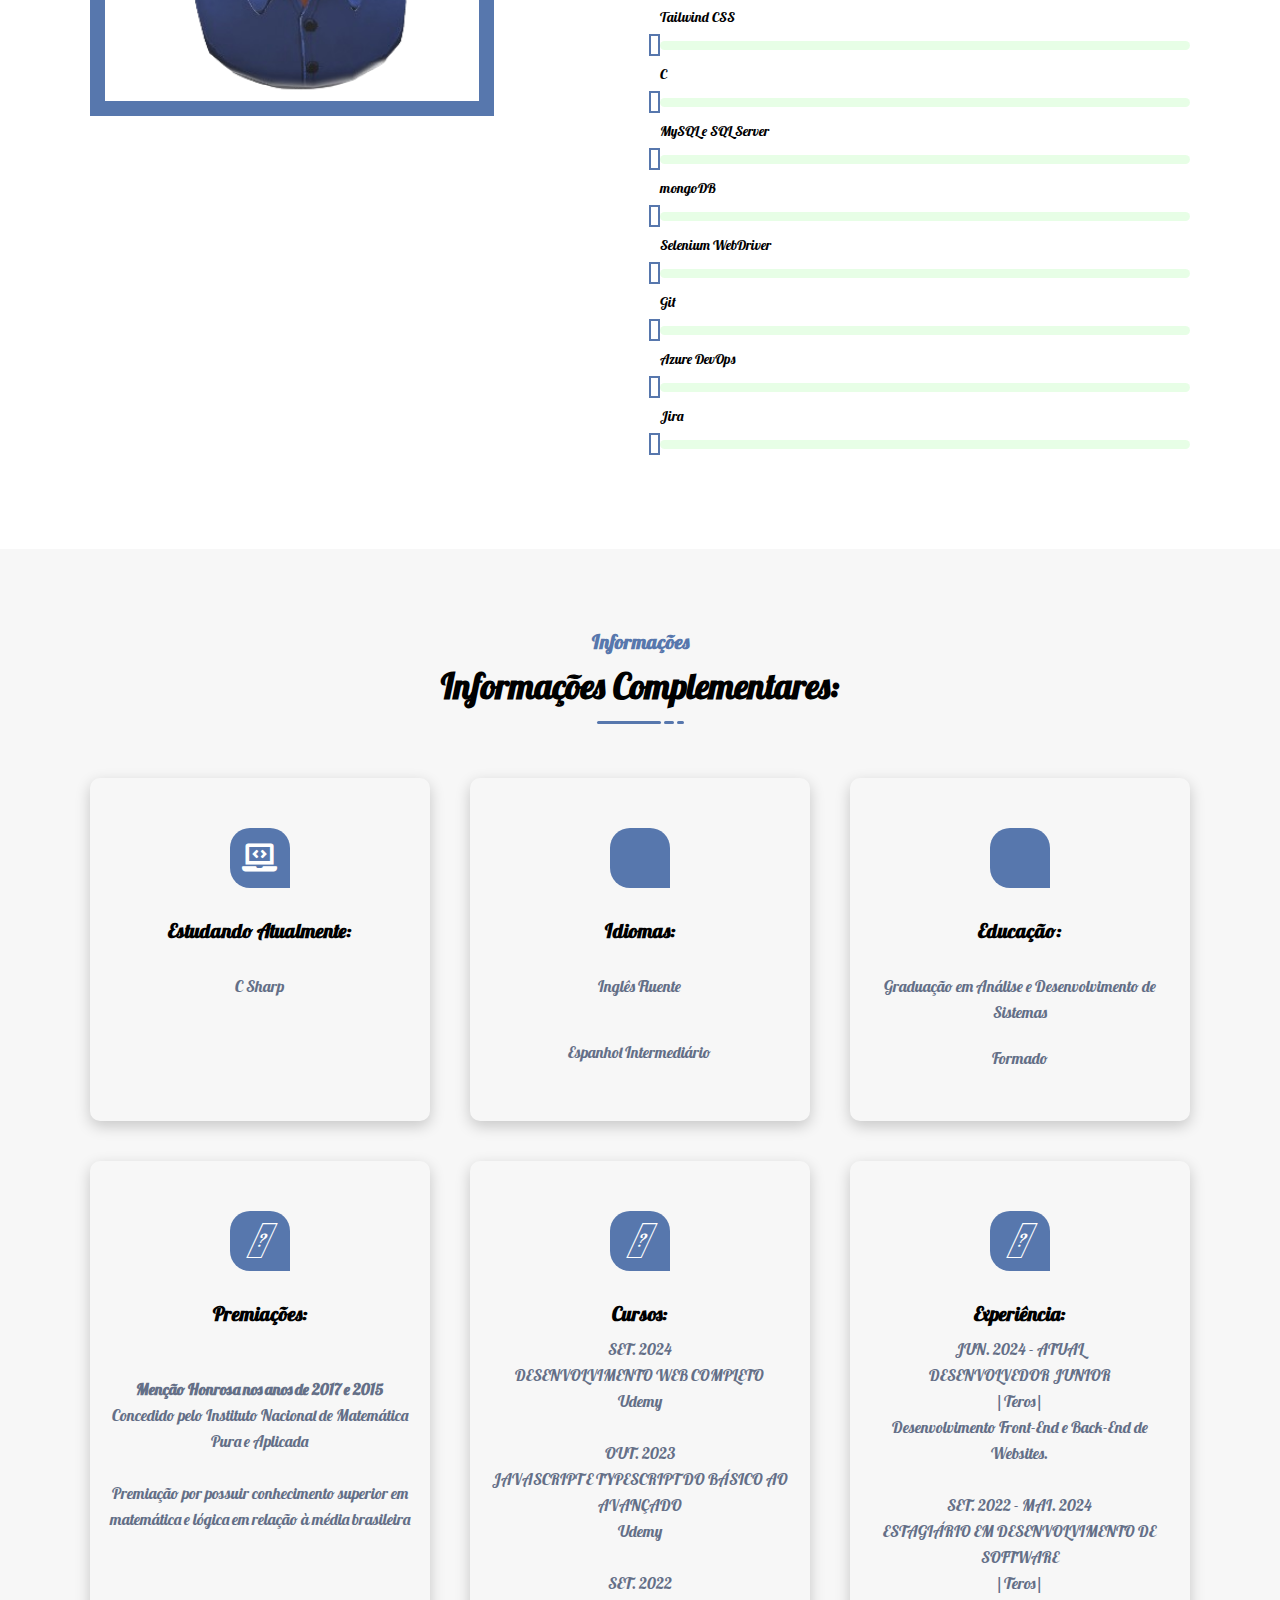
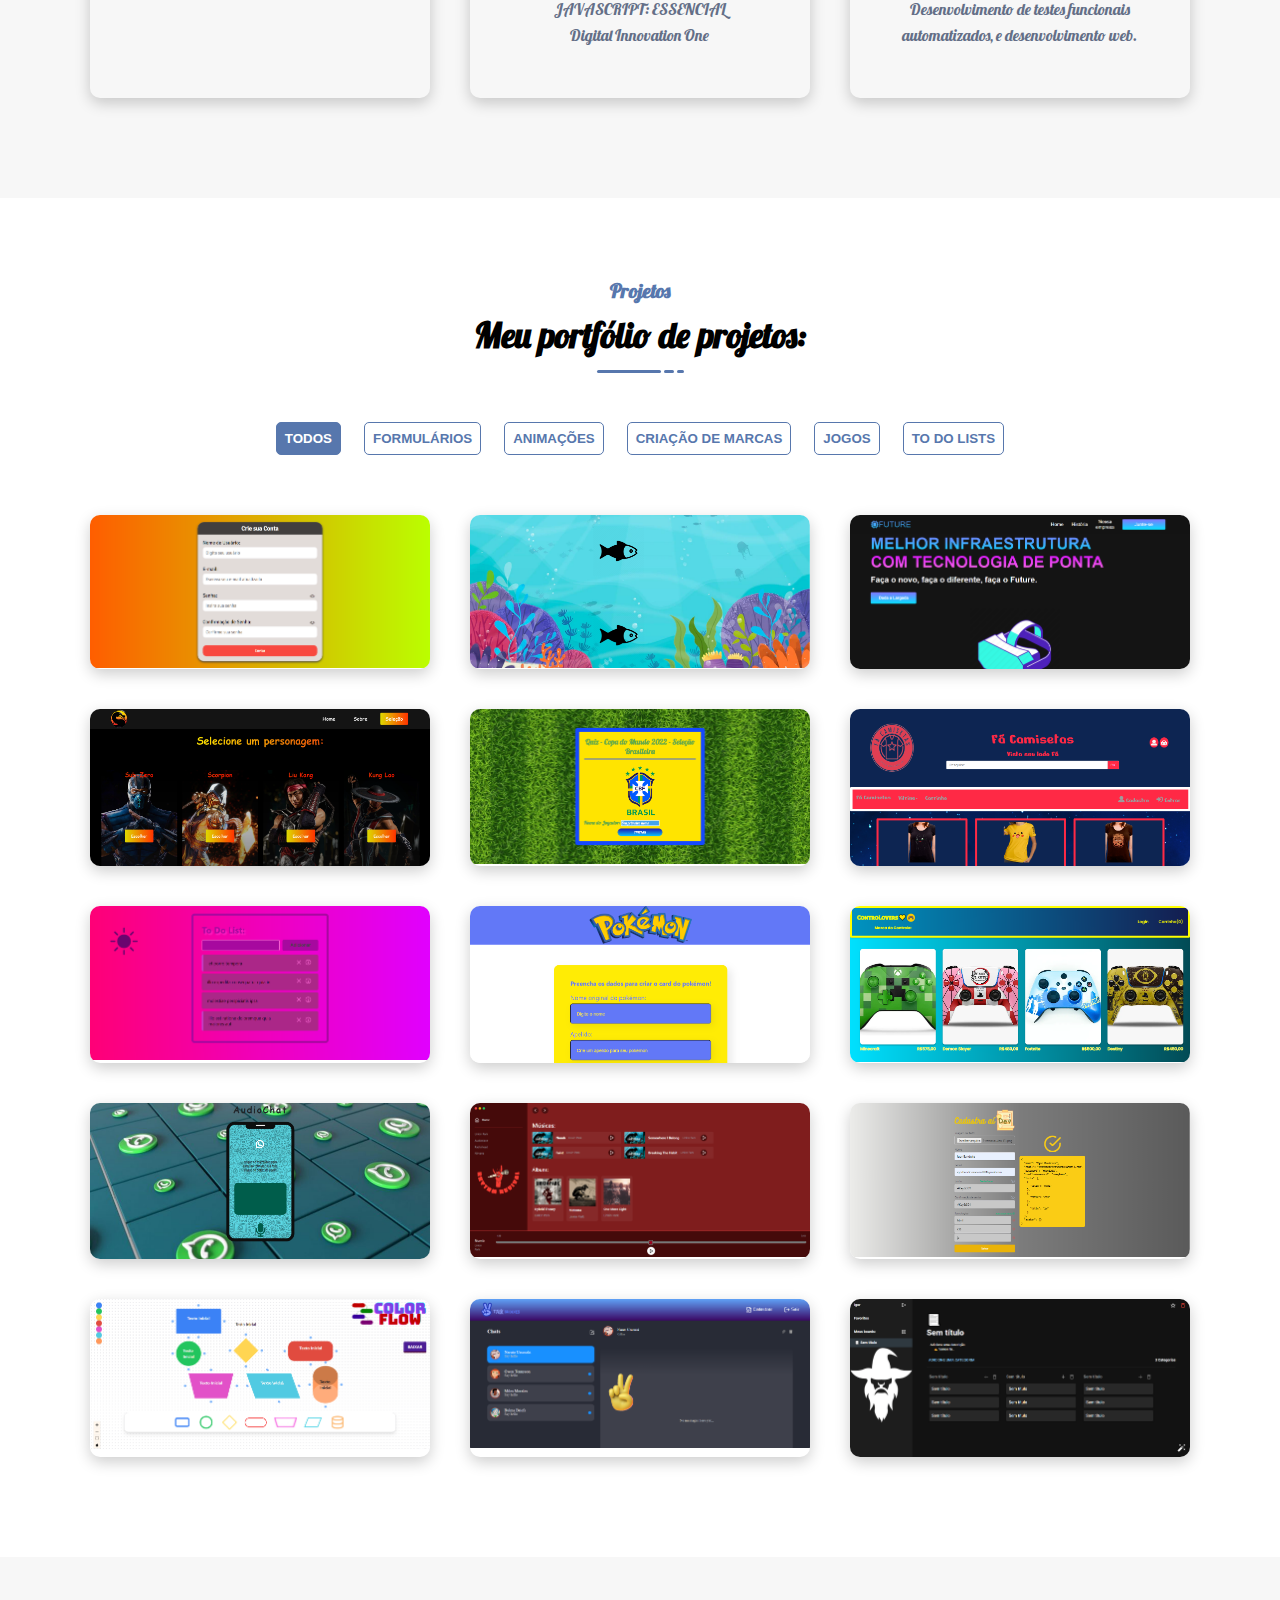
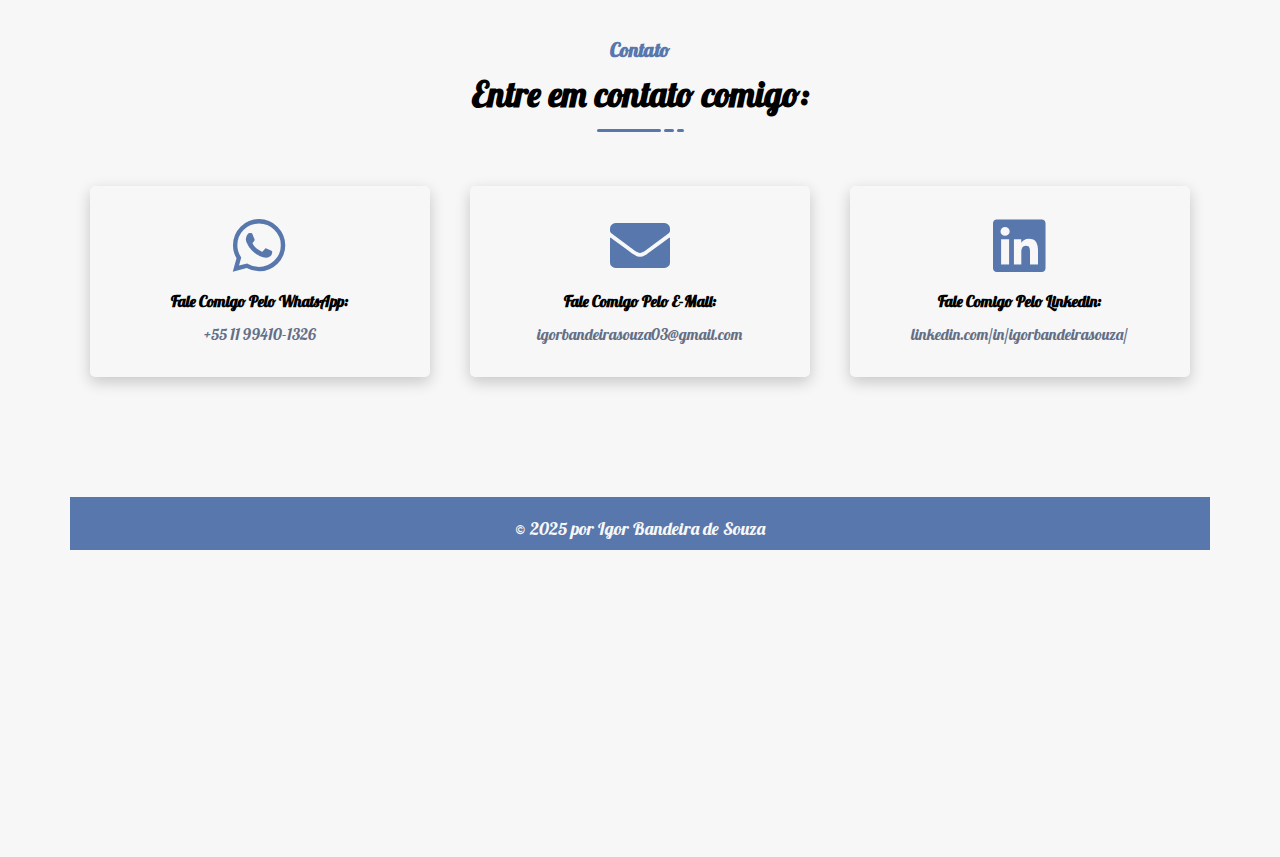
==== commit 28b9a293: "Portfolio" ====
--- a/index.html
+++ b/index.html
@@ -801,7 +801,7 @@
     <footer class="footer">
       <div class="container">
         <div class="row justify-content-center">
-          <p class="copyright-text">&copy; 2024 por Igor Bandeira de Souza</p>
+          <p class="copyright-text">&copy; 2025 por Igor Bandeira de Souza</p>
         </div>
       </div>
     </footer>
